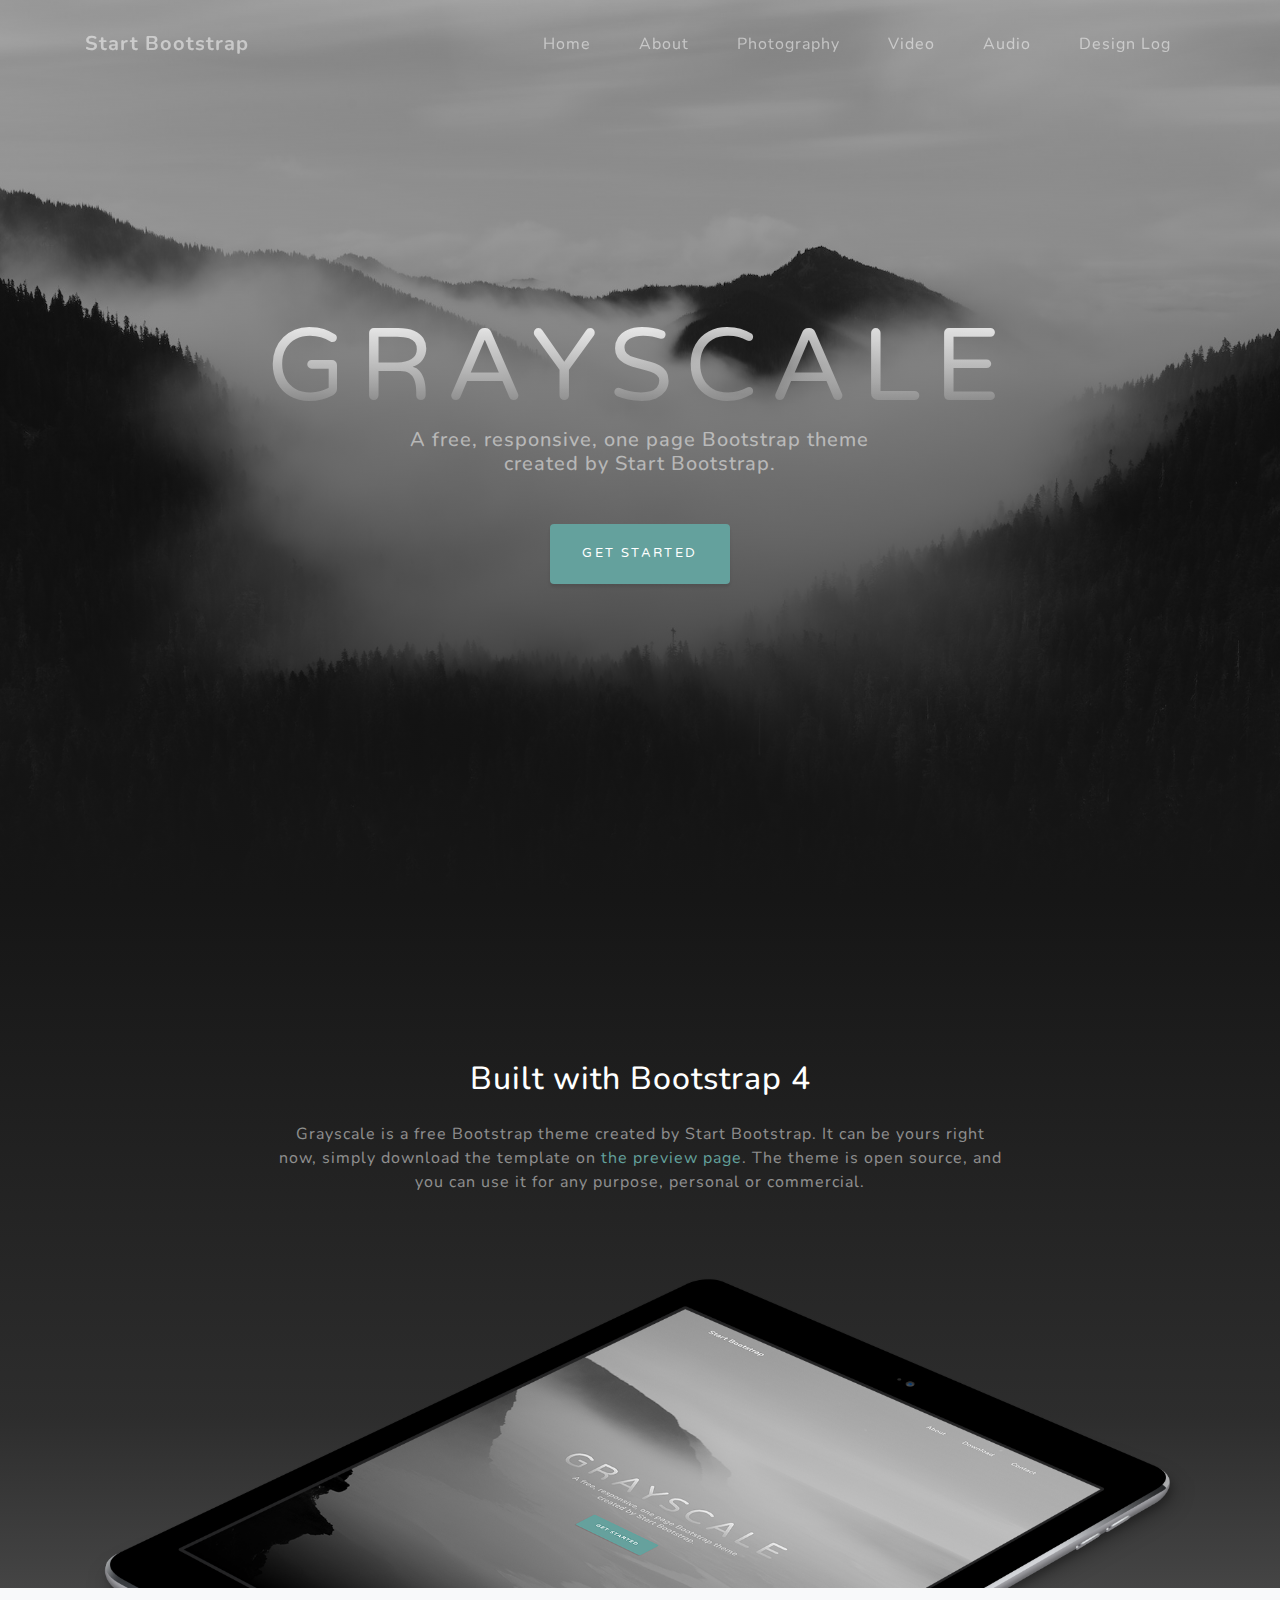
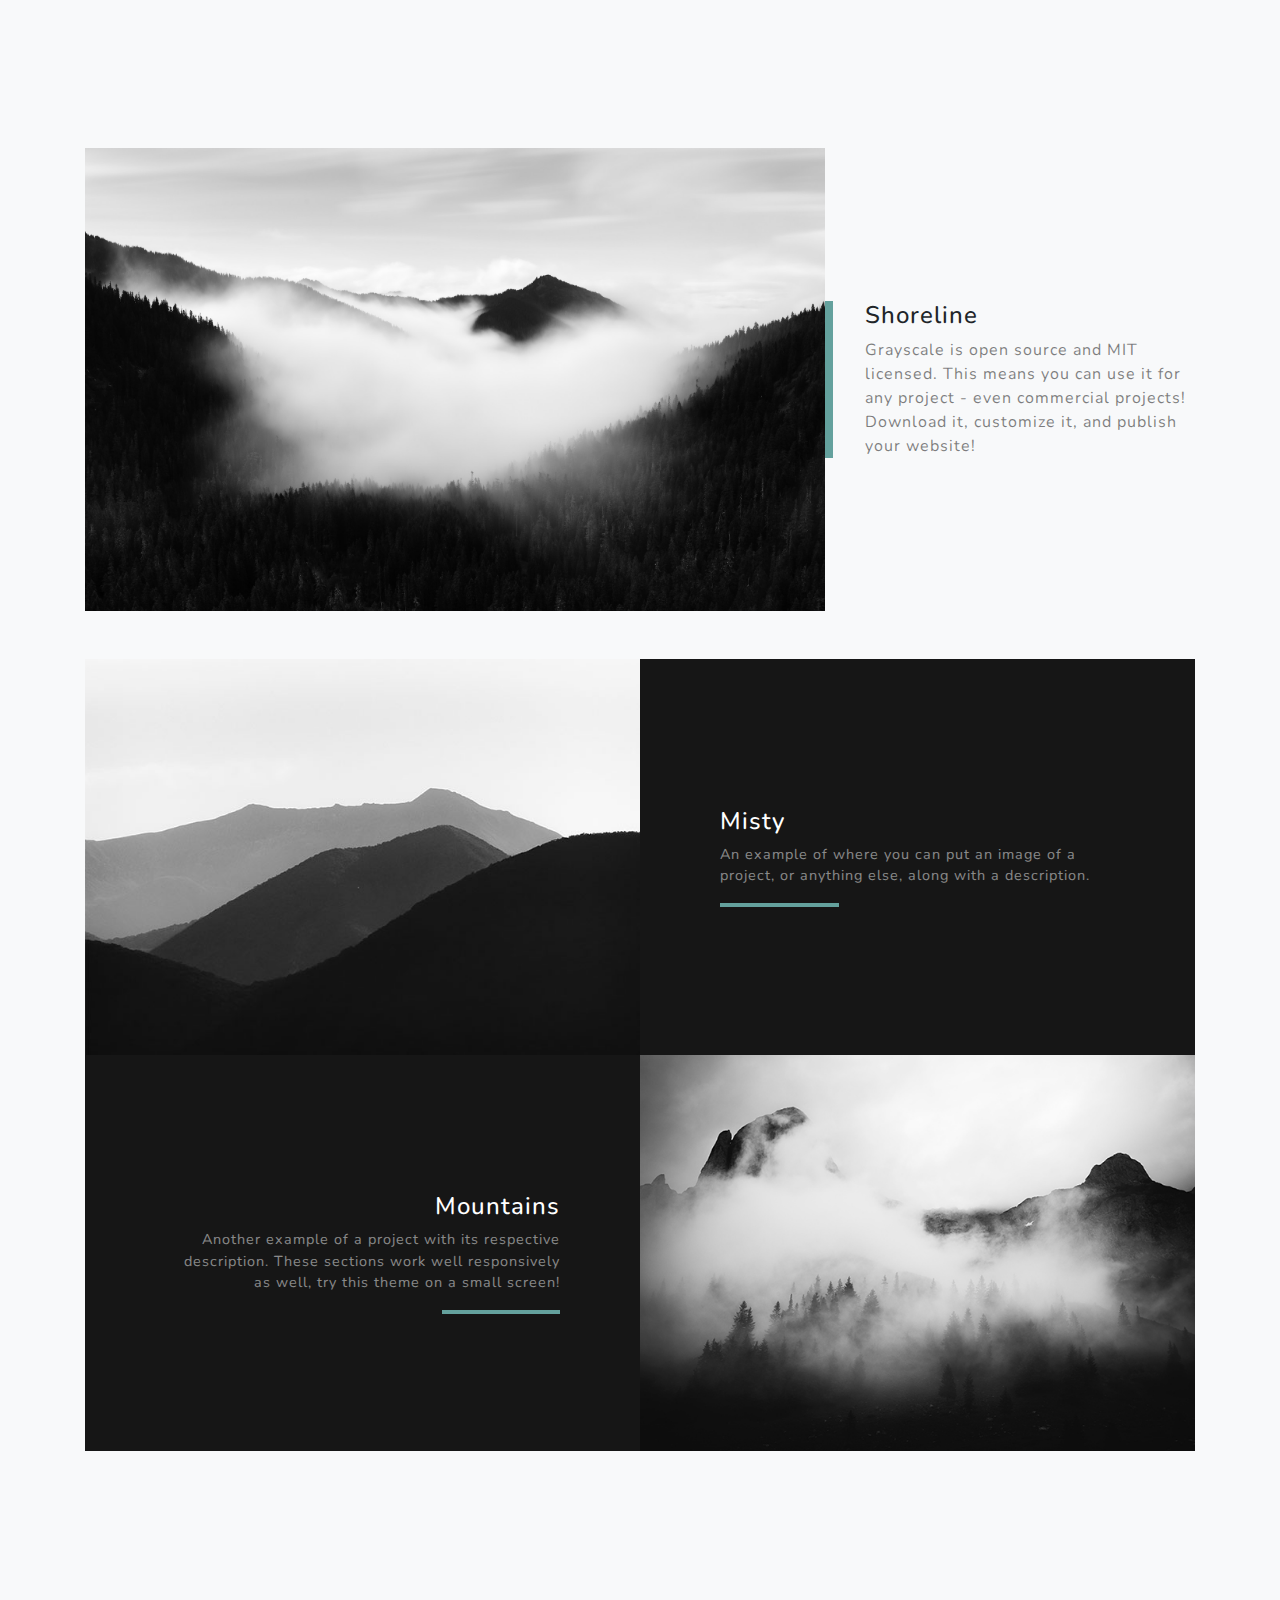
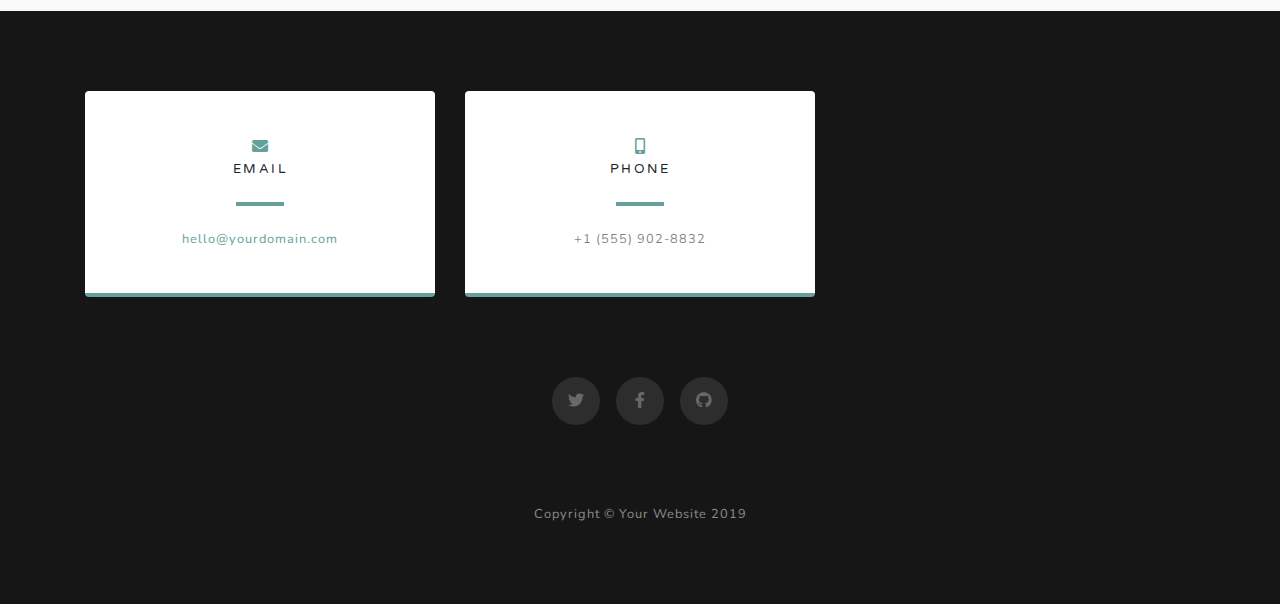
==== index.html @ 87038097 "Update index.html" ====
<!DOCTYPE html>
<html lang="en">

<head>

  <meta charset="utf-8">
  <meta name="viewport" content="width=device-width, initial-scale=1, shrink-to-fit=no">
  <meta name="description" content="">
  <meta name="author" content="">

  <title>Ana Barros</title>

  <!-- Bootstrap core CSS -->
  <link href="vendor/bootstrap/css/bootstrap.min.css" rel="stylesheet">

  <!-- Custom fonts for this template -->
  <link href="vendor/fontawesome-free/css/all.min.css" rel="stylesheet">
  <link href="https://fonts.googleapis.com/css?family=Varela+Round" rel="stylesheet">
  <link href="https://fonts.googleapis.com/css?family=Nunito:200,200i,300,300i,400,400i,600,600i,700,700i,800,800i,900,900i" rel="stylesheet">

  <!-- Custom styles for this template -->
  <link href="css/grayscale.css" rel="stylesheet">

</head>

<body id="page-top">

  <!-- Navigation -->
  <nav class="navbar navbar-expand-lg navbar-light fixed-top" id="mainNav">
    <div class="container">
      <a class="navbar-brand js-scroll-trigger" href="#page-top">Start Bootstrap</a>
      <button class="navbar-toggler navbar-toggler-right" type="button" data-toggle="collapse" data-target="#navbarResponsive" aria-controls="navbarResponsive" aria-expanded="false" aria-label="Toggle navigation">
        Menu
        <i class="fas fa-bars"></i>
      </button>
      <div class="collapse navbar-collapse" id="navbarResponsive">
        <ul class="navbar-nav ml-auto">
          <li class="nav-item">
            <a class="nav-link" href="index.html">Home</a>
          </li>
          <li class="nav-item">
            <a class="nav-link" href="contact.html">About</a>
          </li>
          <li class="nav-item">
            <a class="nav-link" href="photography.html">Photography</a>
          </li>
          <li class="nav-item">
            <a class="nav-link" href="video.html">Video</a>
          </li>
          <li class="nav-item">
            <a class="nav-link" href="audio.html">Audio</a>
          </li>
          <li class="nav-item">
            <a class="nav-link" href="designlog.html">Design Log</a>
          </li>
        </ul>
      </div>
    </div>
  </nav>

  <!-- Header -->
  <header class="masthead">
    <div class="container d-flex h-100 align-items-center">
      <div class="mx-auto text-center">
        <h1 class="mx-auto my-0 text-uppercase">Grayscale</h1>
        <h2 class="text-white-50 mx-auto mt-2 mb-5">A free, responsive, one page Bootstrap theme created by Start Bootstrap.</h2>
        <a href="#about" class="btn btn-primary js-scroll-trigger">Get Started</a>
      </div>
    </div>
  </header>

  <!-- About Section -->
  <section id="about" class="about-section text-center">
    <div class="container">
      <div class="row">
        <div class="col-lg-8 mx-auto">
          <h2 class="text-white mb-4">Built with Bootstrap 4</h2>
          <p class="text-white-50">Grayscale is a free Bootstrap theme created by Start Bootstrap. It can be yours right now, simply download the template on
            <a href="http://startbootstrap.com/template-overviews/grayscale/">the preview page</a>. The theme is open source, and you can use it for any purpose, personal or commercial.</p>
        </div>
      </div>
      <img src="img/ipad.png" class="img-fluid" alt="">
    </div>
  </section>

  <!-- Projects Section -->
  <section id="projects" class="projects-section bg-light">
    <div class="container">

      <!-- Featured Project Row -->
      <div class="row align-items-center no-gutters mb-4 mb-lg-5">
        <div class="col-xl-8 col-lg-7">
          <img class="img-fluid mb-3 mb-lg-0" src="img/bg-masthead.jpg" alt="">
        </div>
        <div class="col-xl-4 col-lg-5">
          <div class="featured-text text-center text-lg-left">
            <h4>Shoreline</h4>
            <p class="text-black-50 mb-0">Grayscale is open source and MIT licensed. This means you can use it for any project - even commercial projects! Download it, customize it, and publish your website!</p>
          </div>
        </div>
      </div>

      <!-- Project One Row -->
      <div class="row justify-content-center no-gutters mb-5 mb-lg-0">
        <div class="col-lg-6">
          <img class="img-fluid" src="img/demo-image-01.jpg" alt="">
        </div>
        <div class="col-lg-6">
          <div class="bg-black text-center h-100 project">
            <div class="d-flex h-100">
              <div class="project-text w-100 my-auto text-center text-lg-left">
                <h4 class="text-white">Misty</h4>
                <p class="mb-0 text-white-50">An example of where you can put an image of a project, or anything else, along with a description.</p>
                <hr class="d-none d-lg-block mb-0 ml-0">
              </div>
            </div>
          </div>
        </div>
      </div>

      <!-- Project Two Row -->
      <div class="row justify-content-center no-gutters">
        <div class="col-lg-6">
          <img class="img-fluid" src="img/demo-image-02.jpg" alt="">
        </div>
        <div class="col-lg-6 order-lg-first">
          <div class="bg-black text-center h-100 project">
            <div class="d-flex h-100">
              <div class="project-text w-100 my-auto text-center text-lg-right">
                <h4 class="text-white">Mountains</h4>
                <p class="mb-0 text-white-50">Another example of a project with its respective description. These sections work well responsively as well, try this theme on a small screen!</p>
                <hr class="d-none d-lg-block mb-0 mr-0">
              </div>
            </div>
          </div>
        </div>
      </div>

    </div>
  </section>


  <!-- Contact Section -->
  <section class="contact-section bg-black">
    <div class="container">

      <div class="row">

        <div class="col-md-4 mb-3 mb-md-0">
          <div class="card py-4 h-100">
            <div class="card-body text-center">
              <i class="fas fa-envelope text-primary mb-2"></i>
              <h4 class="text-uppercase m-0">Email</h4>
              <hr class="my-4">
              <div class="small text-black-50">
                <a href="#">hello@yourdomain.com</a>
              </div>
            </div>
          </div>
        </div>

        <div class="col-md-4 mb-3 mb-md-0">
          <div class="card py-4 h-100">
            <div class="card-body text-center">
              <i class="fas fa-mobile-alt text-primary mb-2"></i>
              <h4 class="text-uppercase m-0">Phone</h4>
              <hr class="my-4">
              <div class="small text-black-50">+1 (555) 902-8832</div>
            </div>
          </div>
        </div>
      </div>

      <div class="social d-flex justify-content-center">
        <a href="#" class="mx-2">
          <i class="fab fa-twitter"></i>
        </a>
        <a href="#" class="mx-2">
          <i class="fab fa-facebook-f"></i>
        </a>
        <a href="#" class="mx-2">
          <i class="fab fa-github"></i>
        </a>
      </div>

    </div>
  </section>

  <!-- Footer -->
  <footer class="bg-black small text-center text-white-50">
    <div class="container">
      Copyright &copy; Your Website 2019
    </div>
  </footer>

  <!-- Bootstrap core JavaScript -->
  <script src="vendor/jquery/jquery.min.js"></script>
  <script src="vendor/bootstrap/js/bootstrap.bundle.min.js"></script>

  <!-- Plugin JavaScript -->
  <script src="vendor/jquery-easing/jquery.easing.min.js"></script>

  <!-- Custom scripts for this template -->
  <script src="js/grayscale.min.js"></script>

</body>

</html>
---- css/grayscale.css ----
/*!
 * Start Bootstrap - Grayscale v5.0.9 (https://startbootstrap.com/template-overviews/grayscale)
 * Copyright 2013-2019 Start Bootstrap
 * Licensed under MIT (https://github.com/BlackrockDigital/startbootstrap-grayscale/blob/master/LICENSE)
 */

#mainNav {
  min-height: 56px;
  background-color: #fff;
}

#mainNav .navbar-toggler {
  font-size: 80%;
  padding: 0.75rem;
  color: #64a19d;
  border: 1px solid #64a19d;
}

#mainNav .navbar-toggler:focus {
  outline: none;
}

#mainNav .navbar-brand {
  color: #161616;
  font-weight: 700;
  padding: .9rem 0;
}

#mainNav .navbar-nav .nav-item:hover {
  color: fade(white, 80%);
  outline: none;
  background-color: transparent;
}

#mainNav .navbar-nav .nav-item:active, #mainNav .navbar-nav .nav-item:focus {
  outline: none;
  background-color: transparent;
}

@media (min-width: 992px) {
  #mainNav {
    padding-top: 0;
    padding-bottom: 0;
    border-bottom: none;
    background-color: transparent;
    transition: background-color 0.3s ease-in-out;
  }
  #mainNav .navbar-brand {
    padding: .5rem 0;
    color: rgba(255, 255, 255, 0.5);
  }
  #mainNav .nav-link {
    transition: none;
    padding: 2rem 1.5rem;
    color: rgba(255, 255, 255, 0.5);
  }
  #mainNav .nav-link:hover {
    color: rgba(255, 255, 255, 0.75);
  }
  #mainNav .nav-link:active {
    color: white;
  }
  #mainNav.navbar-shrink {
    background-color: #fff;
  }
  #mainNav.navbar-shrink .navbar-brand {
    color: #161616;
  }
  #mainNav.navbar-shrink .nav-link {
    color: #161616;
    padding: 1.5rem 1.5rem 1.25rem;
    border-bottom: 0.25rem solid transparent;
  }
  #mainNav.navbar-shrink .nav-link:hover {
    color: #64a19d;
  }
  #mainNav.navbar-shrink .nav-link:active {
    color: #467370;
  }
  #mainNav.navbar-shrink .nav-link.active {
    color: #64a19d;
    outline: none;
    border-bottom: 0.25rem solid #64a19d;
  }
}

.masthead {
  position: relative;
  width: 100%;
  height: auto;
  min-height: 35rem;
  padding: 15rem 0;
  background: linear-gradient(to bottom, rgba(22, 22, 22, 0.3) 0%, rgba(22, 22, 22, 0.7) 75%, #161616 100%), url("../img/bg-masthead.jpg");
  background-position: center;
  background-repeat: no-repeat;
  background-attachment: scroll;
  background-size: cover;
}

.masthead h1 {
  font-family: 'Varela Round';
  font-size: 2.5rem;
  line-height: 2.5rem;
  letter-spacing: 0.8rem;
  background: -webkit-linear-gradient(rgba(255, 255, 255, 0.9), rgba(255, 255, 255, 0));
  -webkit-text-fill-color: transparent;
  -webkit-background-clip: text;
}

.masthead h2 {
  max-width: 20rem;
  font-size: 1rem;
}

@media (min-width: 768px) {
  .masthead h1 {
    font-size: 4rem;
    line-height: 4rem;
  }
}

@media (min-width: 992px) {
  .masthead {
    height: 100vh;
    padding: 0;
  }
  .masthead h1 {
    font-size: 6.5rem;
    line-height: 6.5rem;
    letter-spacing: 0.8rem;
  }
  .masthead h2 {
    max-width: 30rem;
    font-size: 1.25rem;
  }
}

.btn {
  box-shadow: 0 0.1875rem 0.1875rem 0 rgba(0, 0, 0, 0.1) !important;
  padding: 1.25rem 2rem;
  font-family: 'Varela Round';
  font-size: 80%;
  text-transform: uppercase;
  letter-spacing: .15rem;
  border: 0;
}

.btn-primary {
  background-color: #64a19d;
}

.btn-primary:hover {
  background-color: #4f837f;
}

.btn-primary:focus {
  background-color: #4f837f;
  color: white;
}

.btn-primary:active {
  background-color: #467370 !important;
}

.about-section {
  padding-top: 10rem;
  background: linear-gradient(to bottom, #161616 0%, rgba(22, 22, 22, 0.9) 75%, rgba(22, 22, 22, 0.8) 100%);
}

.about-section p {
  margin-bottom: 5rem;
}

.projects-section {
  padding: 10rem 0;
}

.projects-section .featured-text {
  padding: 2rem;
}

@media (min-width: 992px) {
  .projects-section .featured-text {
    padding: 0 0 0 2rem;
    border-left: 0.5rem solid #64a19d;
  }
}

.projects-section .project-text {
  padding: 3rem;
  font-size: 90%;
}

@media (min-width: 992px) {
  .projects-section .project-text {
    padding: 5rem;
  }
  .projects-section .project-text hr {
    border-color: #64a19d;
    border-width: .25rem;
    width: 30%;
  }
}

.signup-section {
  padding: 10rem 0;
  background: linear-gradient(to bottom, rgba(22, 22, 22, 0.1) 0%, rgba(22, 22, 22, 0.5) 75%, #161616 100%), url("../img/bg-signup.jpg");
  background-position: center;
  background-repeat: no-repeat;
  background-attachment: scroll;
  background-size: cover;
}

.signup-section .form-inline input {
  box-shadow: 0 0.1875rem 0.1875rem 0 rgba(0, 0, 0, 0.1) !important;
  padding: 1.25rem 2rem;
  height: auto;
  font-family: 'Varela Round';
  font-size: 80%;
  text-transform: uppercase;
  letter-spacing: 0.15rem;
  border: 0;
}

.contact-section {
  padding: 5rem 0 0;
}

.contact-section .card {
  border: 0;
  border-bottom: 0.25rem solid #64a19d;
}

.contact-section .card h4 {
  font-size: 0.8rem;
  font-family: 'Varela Round';
  text-transform: uppercase;
  letter-spacing: 0.15rem;
}

.contact-section .card hr {
  border-color: #64a19d;
  border-width: 0.25rem;
  width: 3rem;
}

.contact-section .social {
  margin-top: 5rem;
}

.contact-section .social a {
  text-align: center;
  height: 3rem;
  width: 3rem;
  background: rgba(255, 255, 255, 0.1);
  border-radius: 100%;
  line-height: 3rem;
  color: rgba(255, 255, 255, 0.3);
}

.contact-section .social a:hover {
  color: rgba(255, 255, 255, 0.5);
}

.contact-section .social a:active {
  color: #fff;
}

body {
  font-family: 'Nunito';
  letter-spacing: 0.0625em;
}

a {
  color: #64a19d;
}

a:focus, a:hover {
  text-decoration: none;
  color: #3c6360;
}

.bg-black {
  background-color: #161616 !important;
}

.bg-primary {
  background-color: #64a19d !important;
}

.text-primary {
  color: #64a19d !important;
}

footer {
  padding: 5rem 0;
}
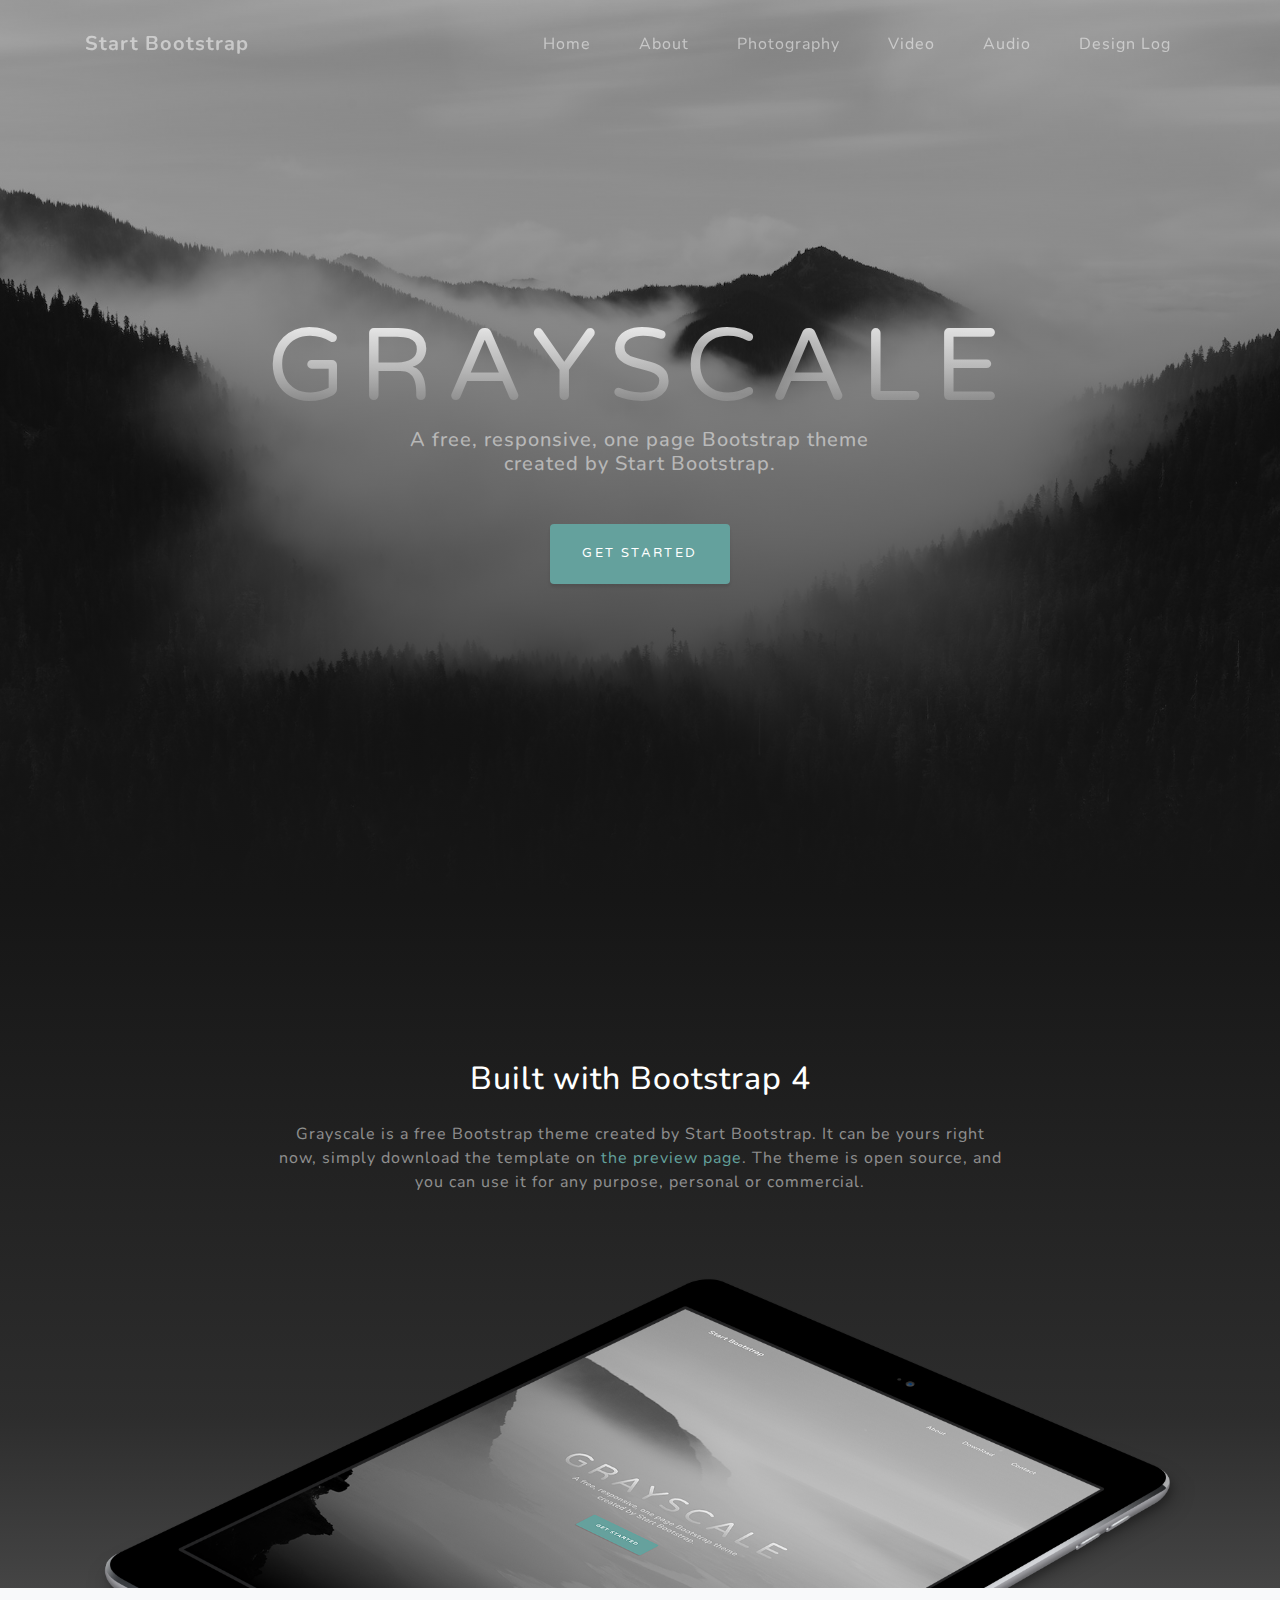
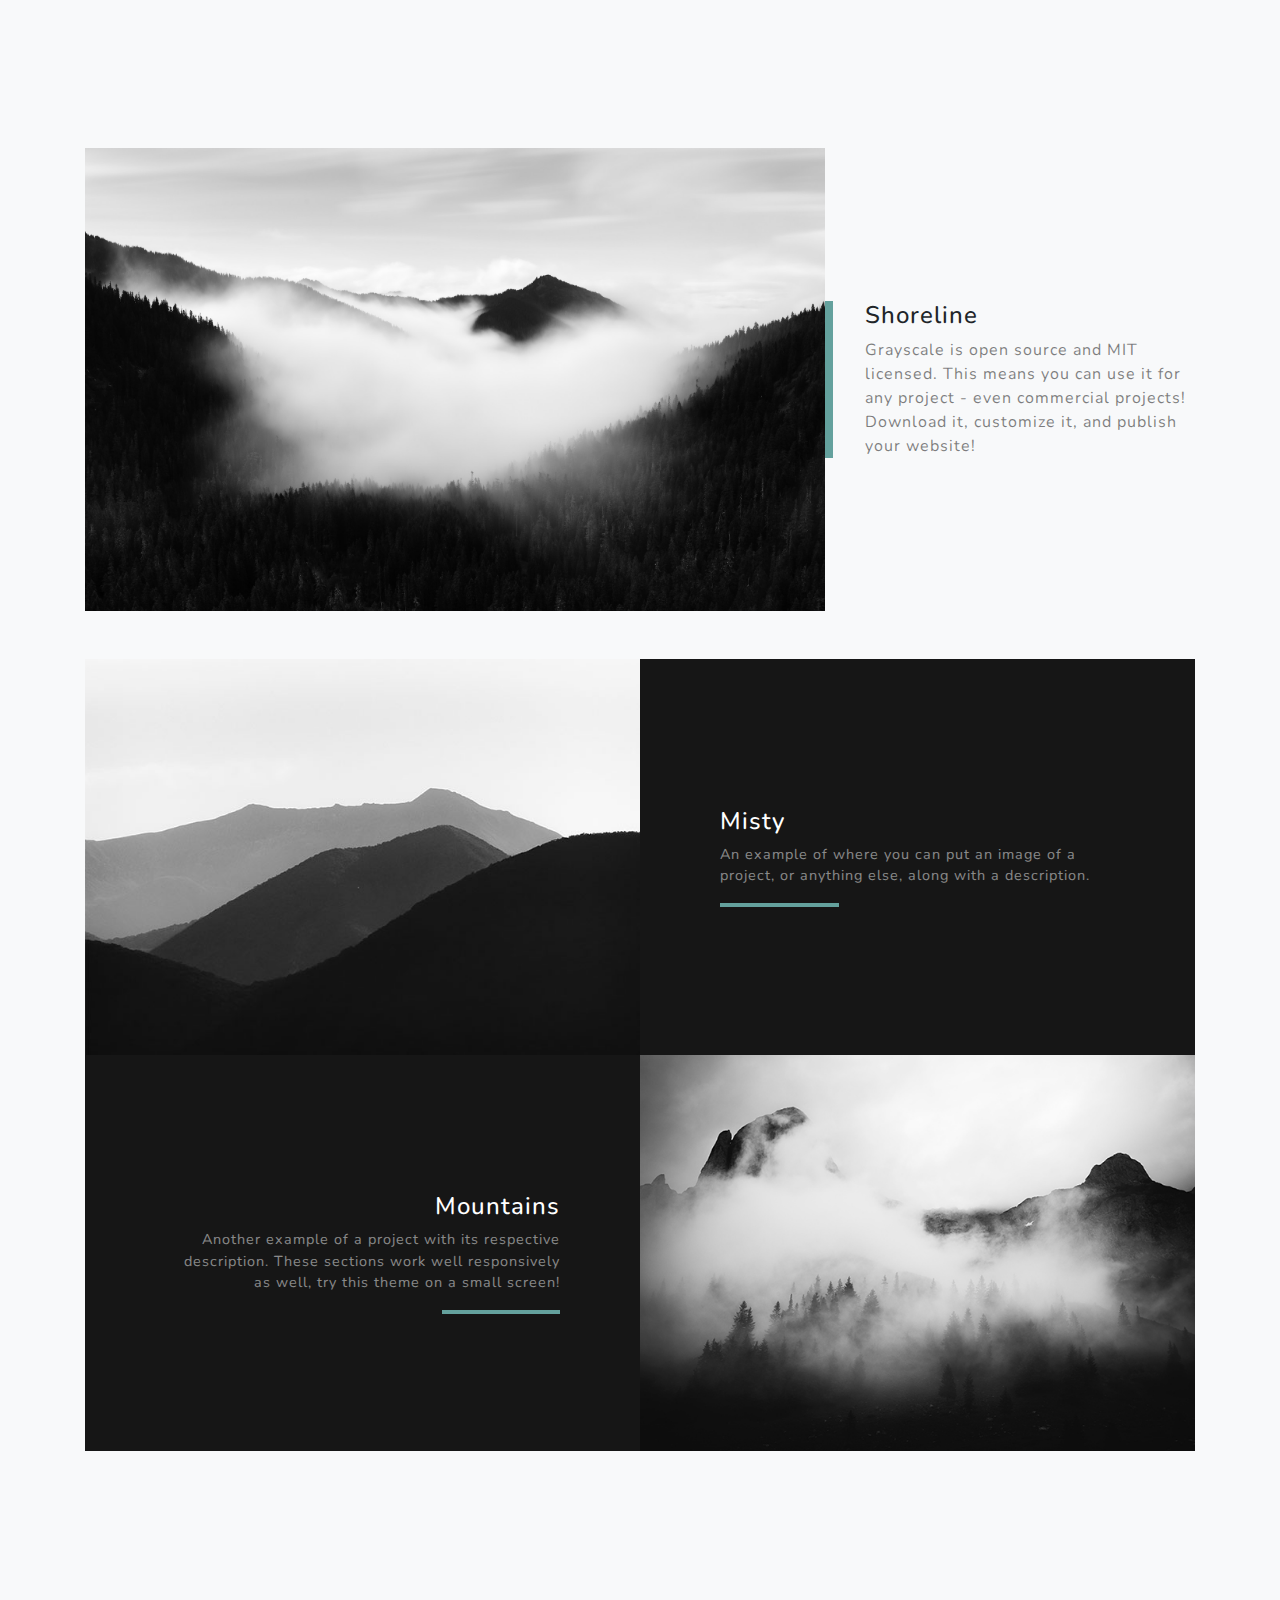
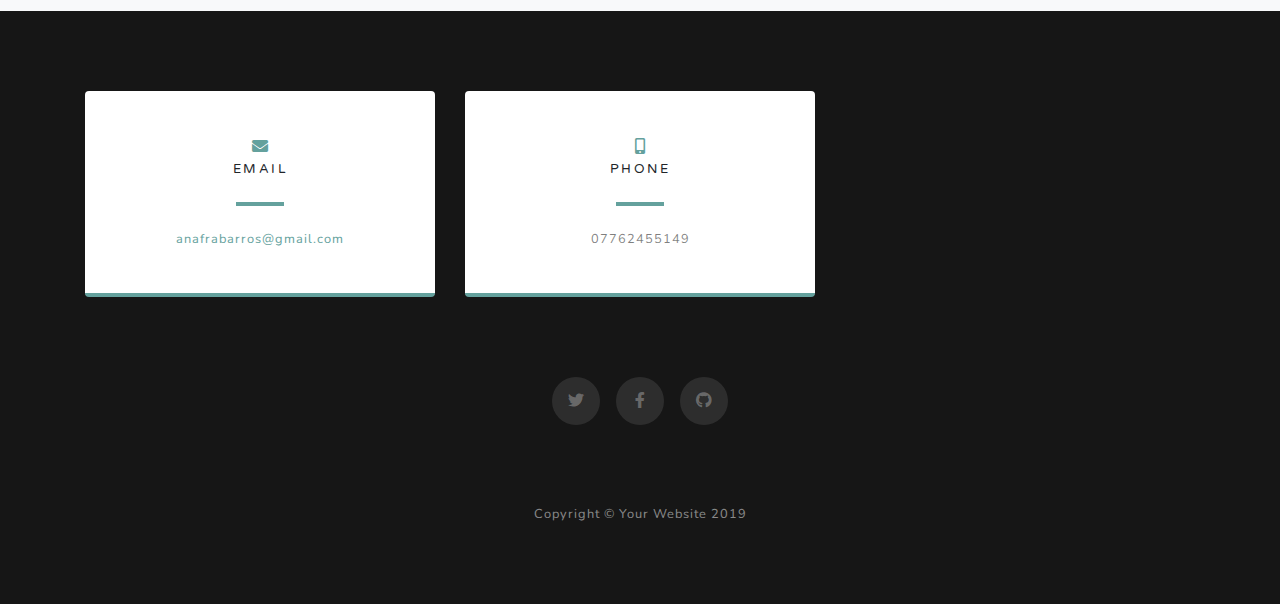
==== commit 9d592449: "Update index.html" ====
--- a/index.html
+++ b/index.html
@@ -153,7 +153,7 @@
               <h4 class="text-uppercase m-0">Email</h4>
               <hr class="my-4">
               <div class="small text-black-50">
-                <a href="#">hello@yourdomain.com</a>
+                <a href="#">anafrabarros@gmail.com</a>
               </div>
             </div>
           </div>
@@ -165,7 +165,7 @@
               <i class="fas fa-mobile-alt text-primary mb-2"></i>
               <h4 class="text-uppercase m-0">Phone</h4>
               <hr class="my-4">
-              <div class="small text-black-50">+1 (555) 902-8832</div>
+              <div class="small text-black-50">07762455149</div>
             </div>
           </div>
         </div>
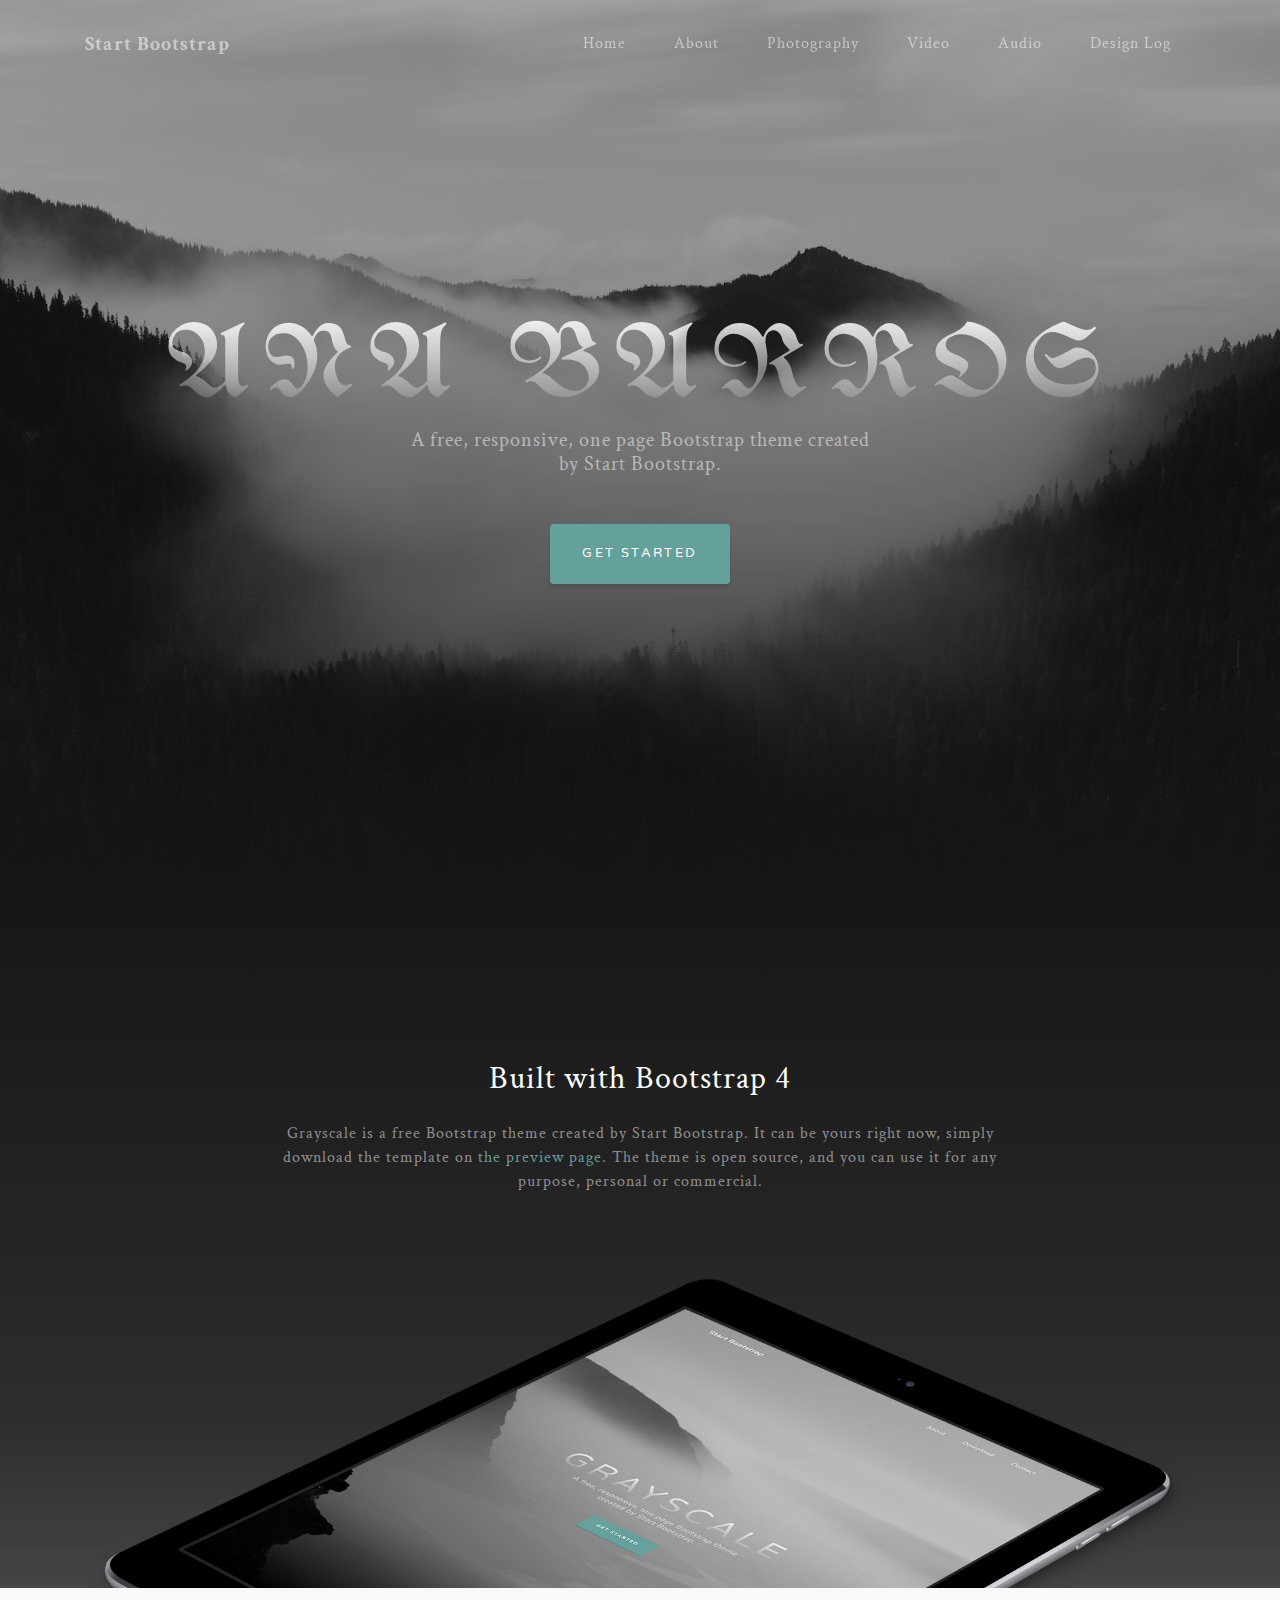
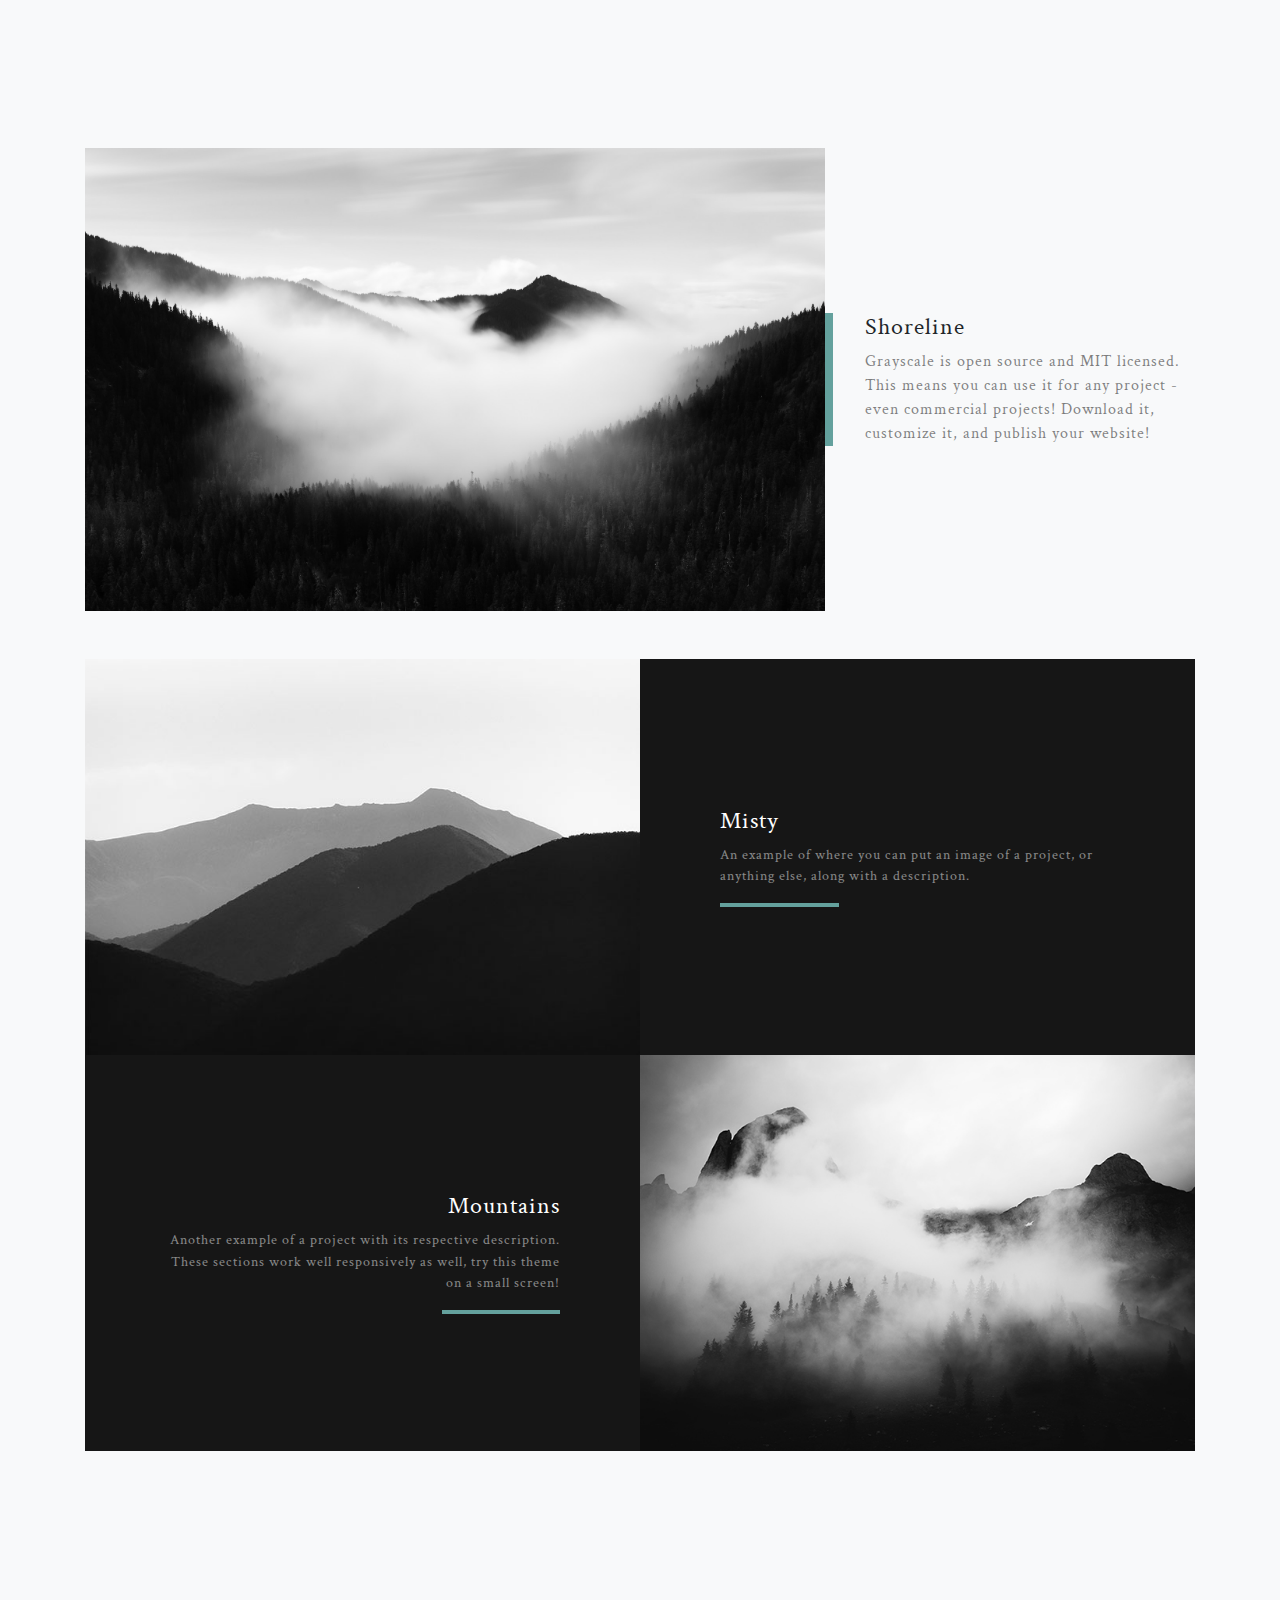
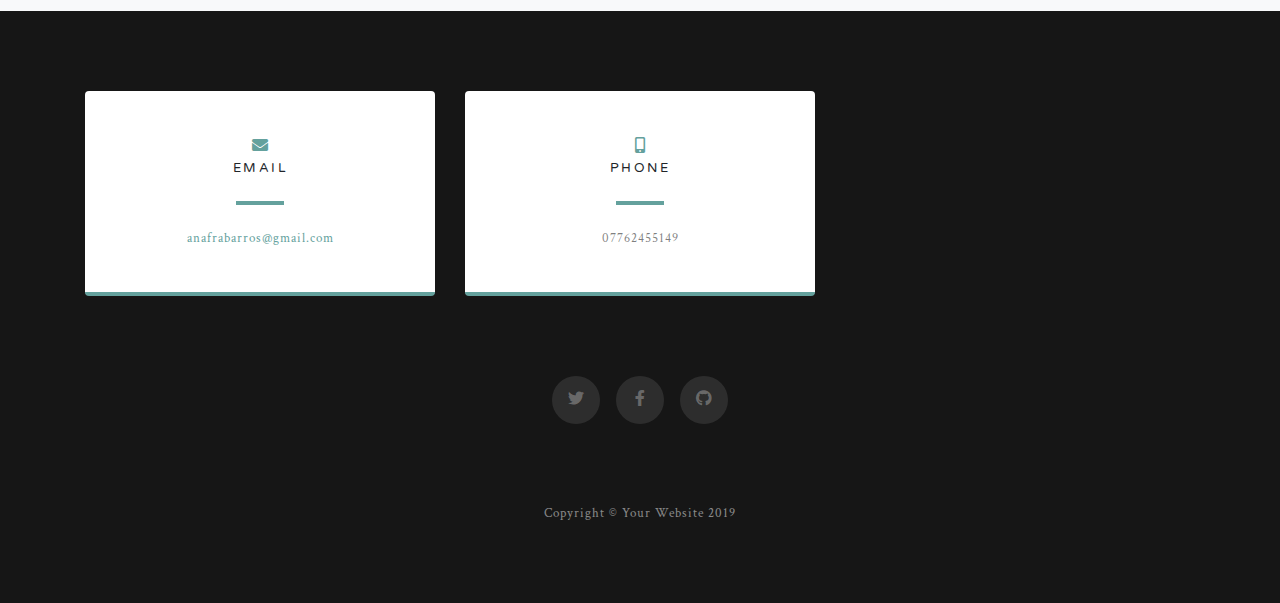
==== commit 77256b63: "fonts 2" ====
--- a/index.html
+++ b/index.html
@@ -17,6 +17,8 @@
   <link href="vendor/fontawesome-free/css/all.min.css" rel="stylesheet">
   <link href="https://fonts.googleapis.com/css?family=Varela+Round" rel="stylesheet">
   <link href="https://fonts.googleapis.com/css?family=Nunito:200,200i,300,300i,400,400i,600,600i,700,700i,800,800i,900,900i" rel="stylesheet">
+
+  <link href="https://fonts.googleapis.com/css?family=Crimson+Text|UnifrakturMaguntia&display=swap" rel="stylesheet">
 
   <!-- Custom styles for this template -->
   <link href="css/grayscale.css" rel="stylesheet">
@@ -62,7 +64,7 @@
   <header class="masthead">
     <div class="container d-flex h-100 align-items-center">
       <div class="mx-auto text-center">
-        <h1 class="mx-auto my-0 text-uppercase">Grayscale</h1>
+        <h1 class="mx-auto my-0 text-uppercase">Ana Barros</h1>
         <h2 class="text-white-50 mx-auto mt-2 mb-5">A free, responsive, one page Bootstrap theme created by Start Bootstrap.</h2>
         <a href="#about" class="btn btn-primary js-scroll-trigger">Get Started</a>
       </div>
--- a/css/grayscale.css
+++ b/css/grayscale.css
@@ -98,7 +98,7 @@
 }
 
 .masthead h1 {
-  font-family: 'Varela Round';
+  font-family: 'UnifrakturMaguntia', cursive;
   font-size: 2.5rem;
   line-height: 2.5rem;
   letter-spacing: 0.8rem;
@@ -267,7 +267,7 @@
 }
 
 body {
-  font-family: 'Nunito';
+  font-family: 'Crimson Text', serif;
   letter-spacing: 0.0625em;
 }
 
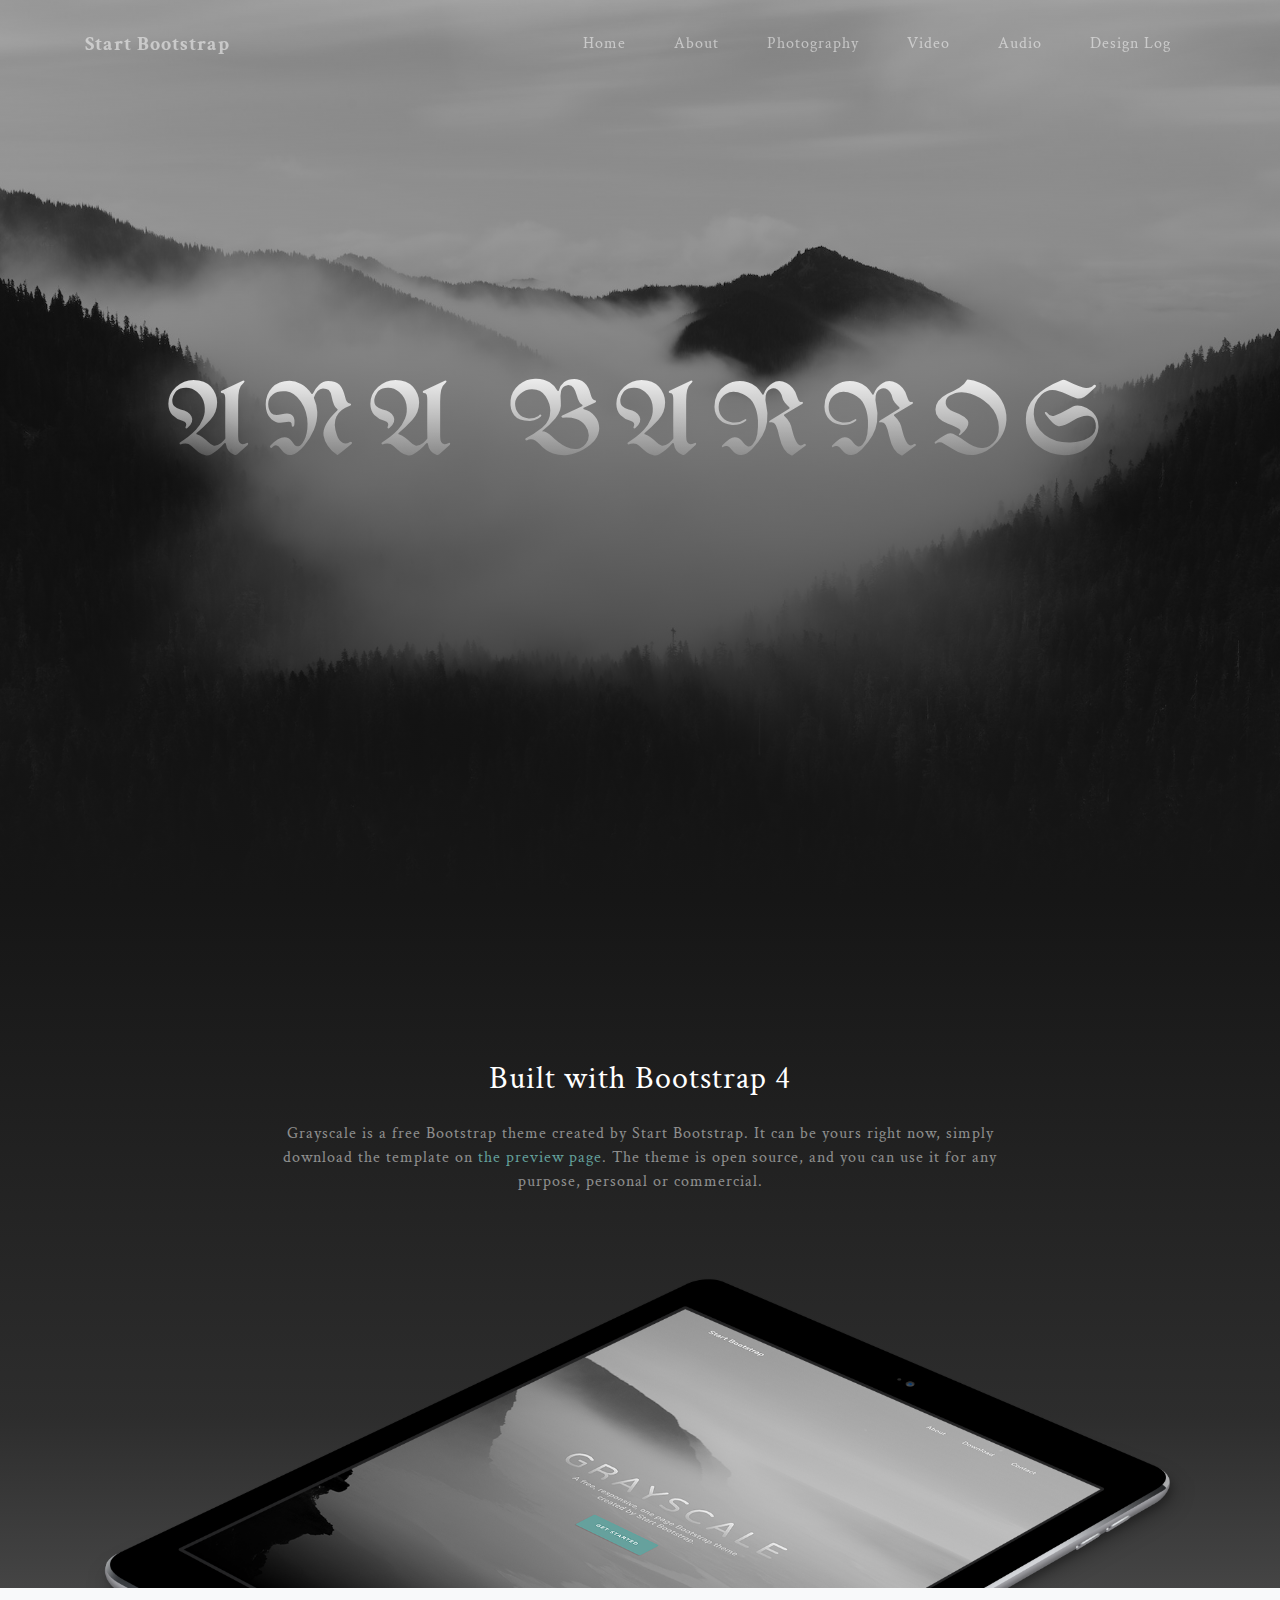
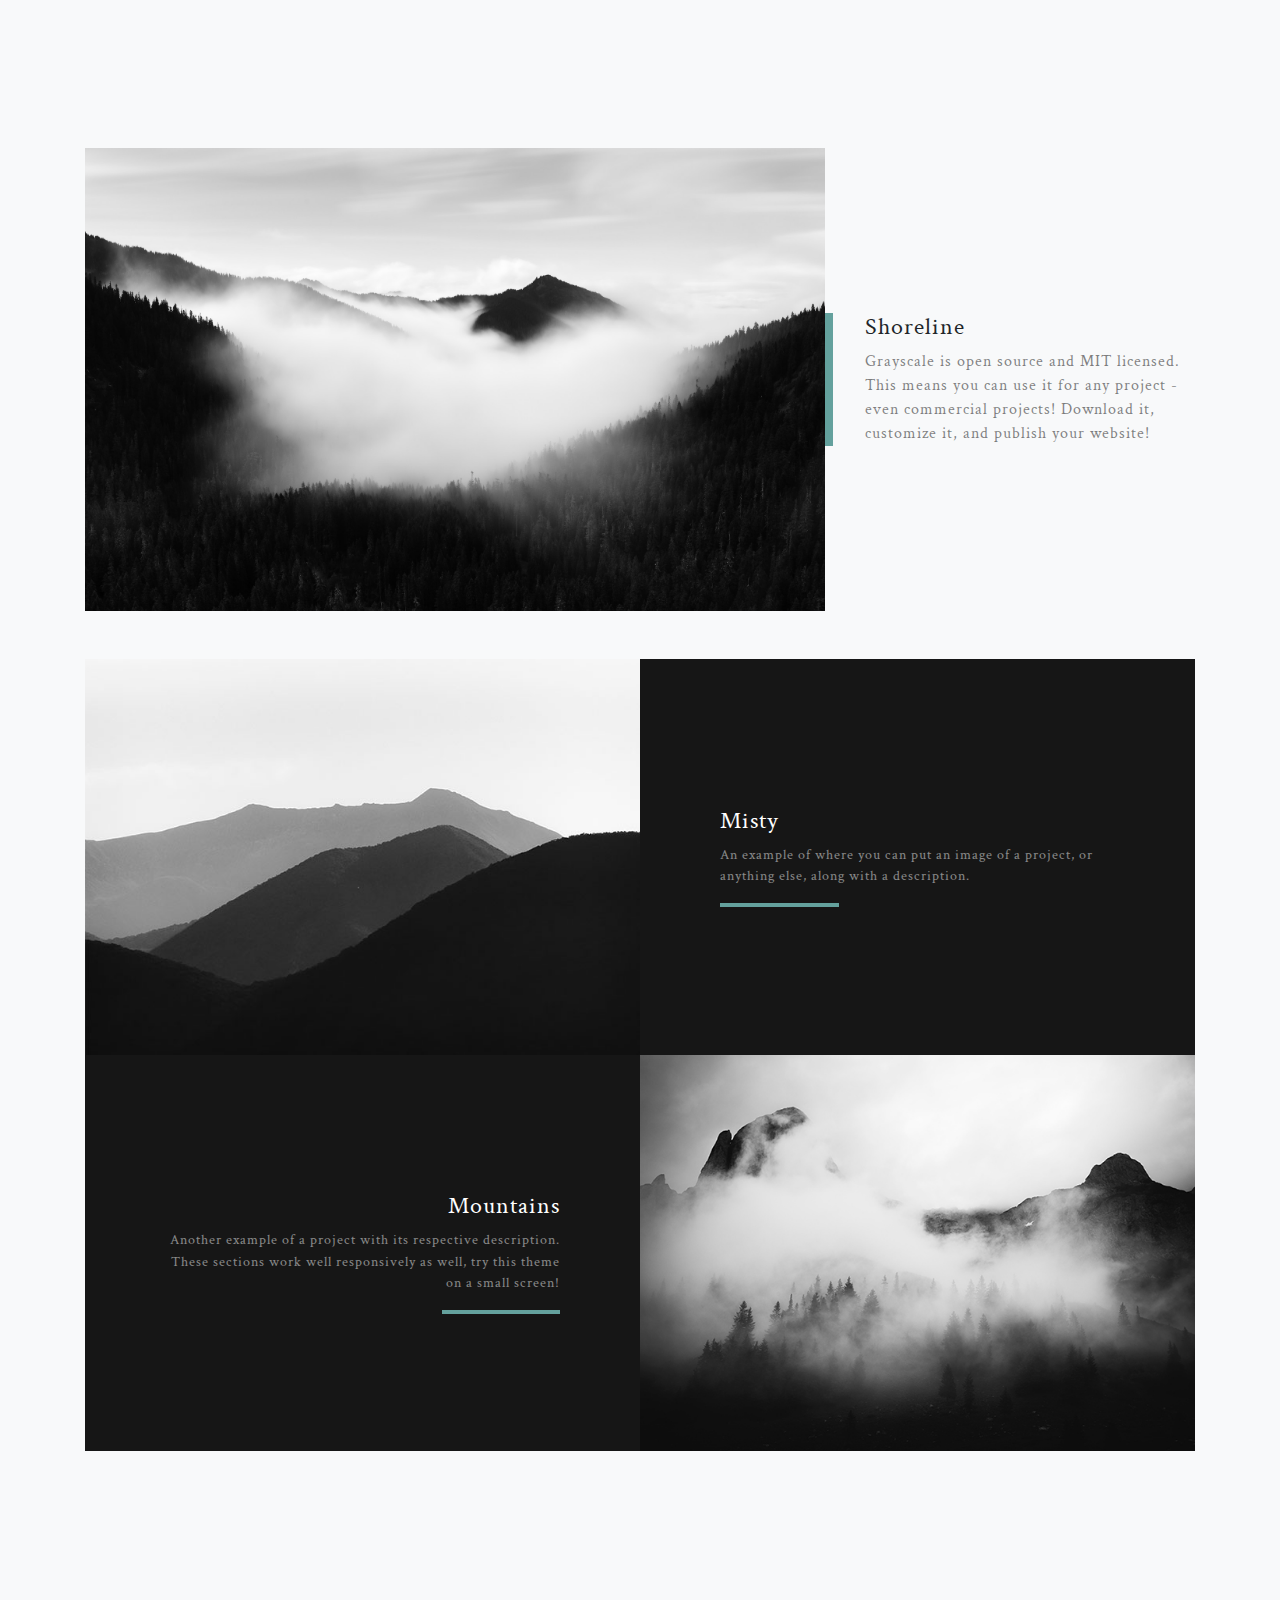
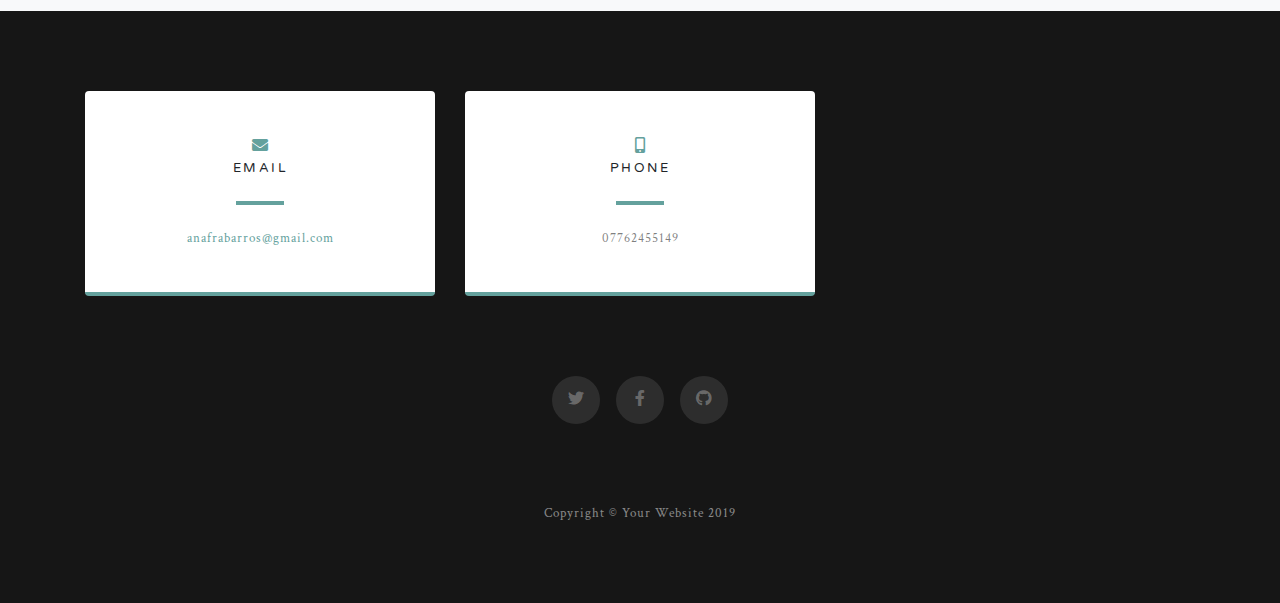
==== commit 3372b4f7: "Header" ====
--- a/index.html
+++ b/index.html
@@ -65,8 +65,7 @@
     <div class="container d-flex h-100 align-items-center">
       <div class="mx-auto text-center">
         <h1 class="mx-auto my-0 text-uppercase">Ana Barros</h1>
-        <h2 class="text-white-50 mx-auto mt-2 mb-5">A free, responsive, one page Bootstrap theme created by Start Bootstrap.</h2>
-        <a href="#about" class="btn btn-primary js-scroll-trigger">Get Started</a>
+        <h2 class="text-white-50 mx-auto mt-2 mb-5" Portfolio. </h2>
       </div>
     </div>
   </header>
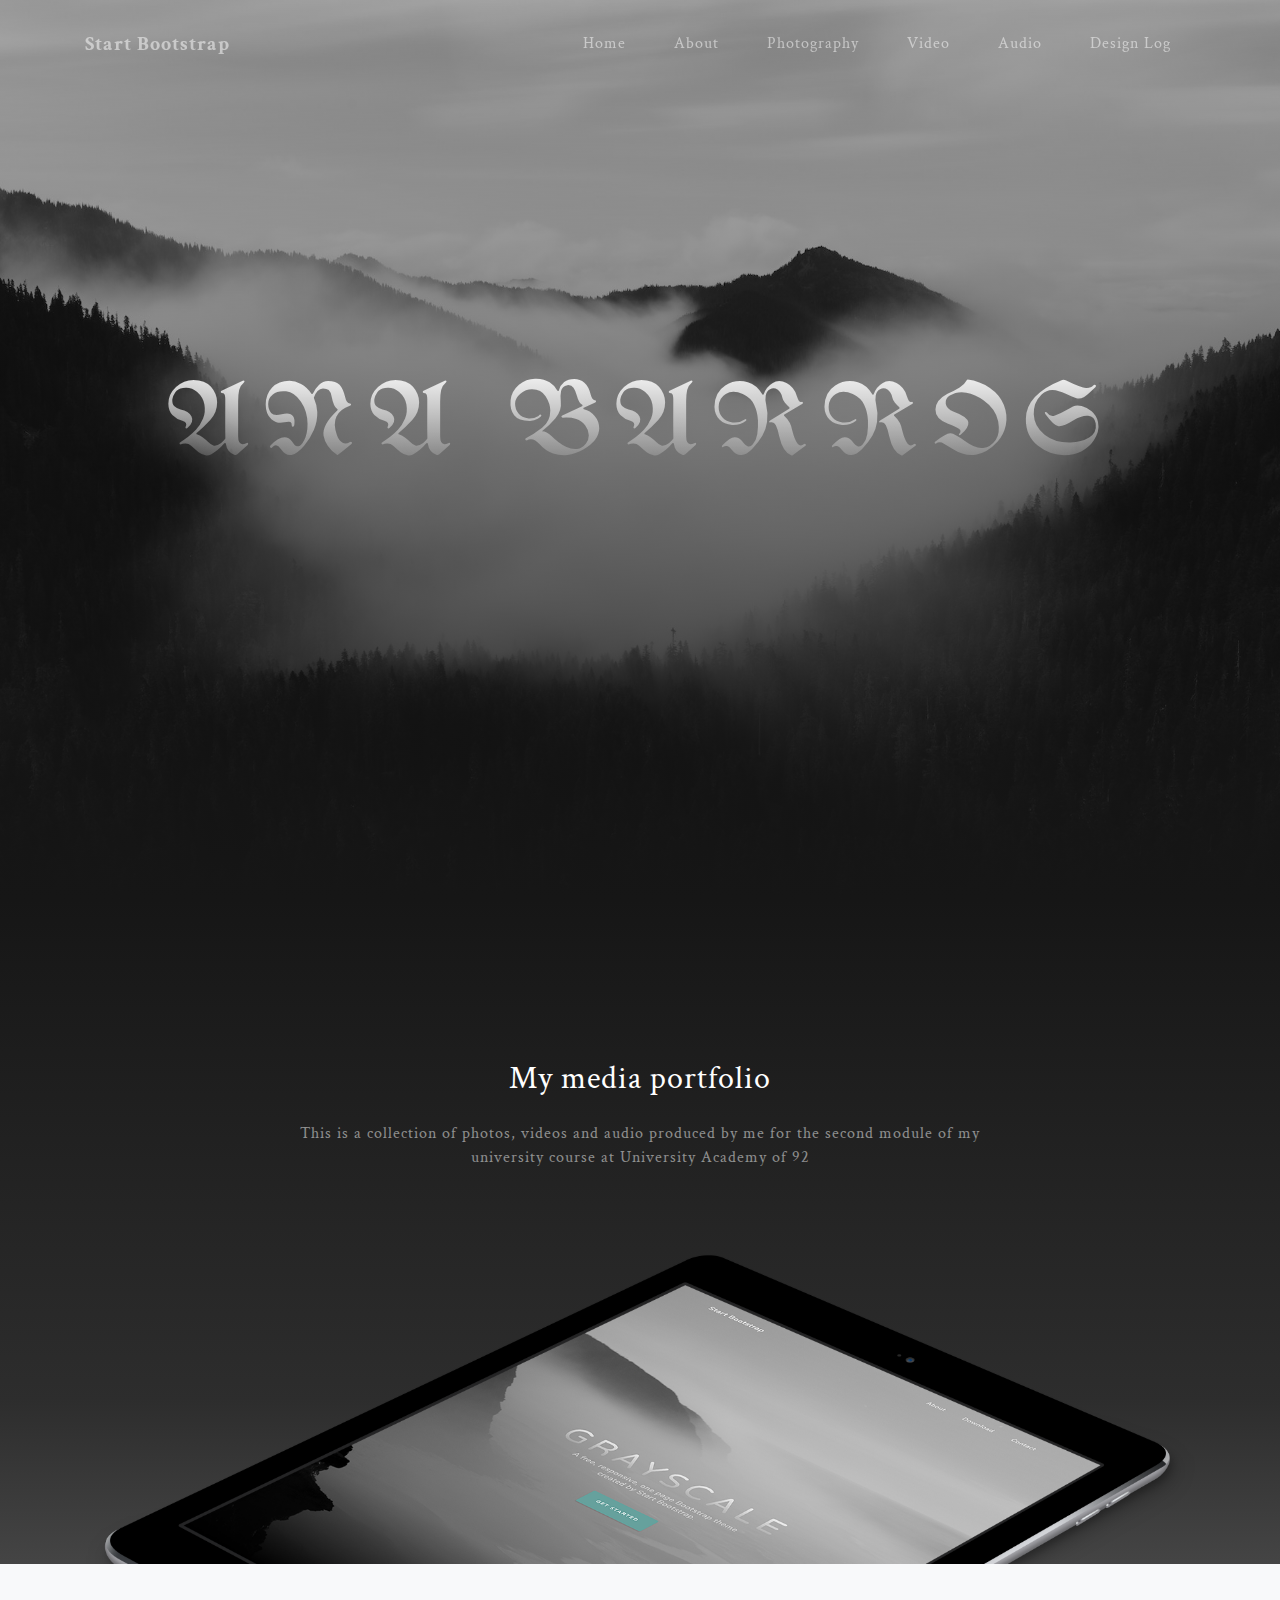
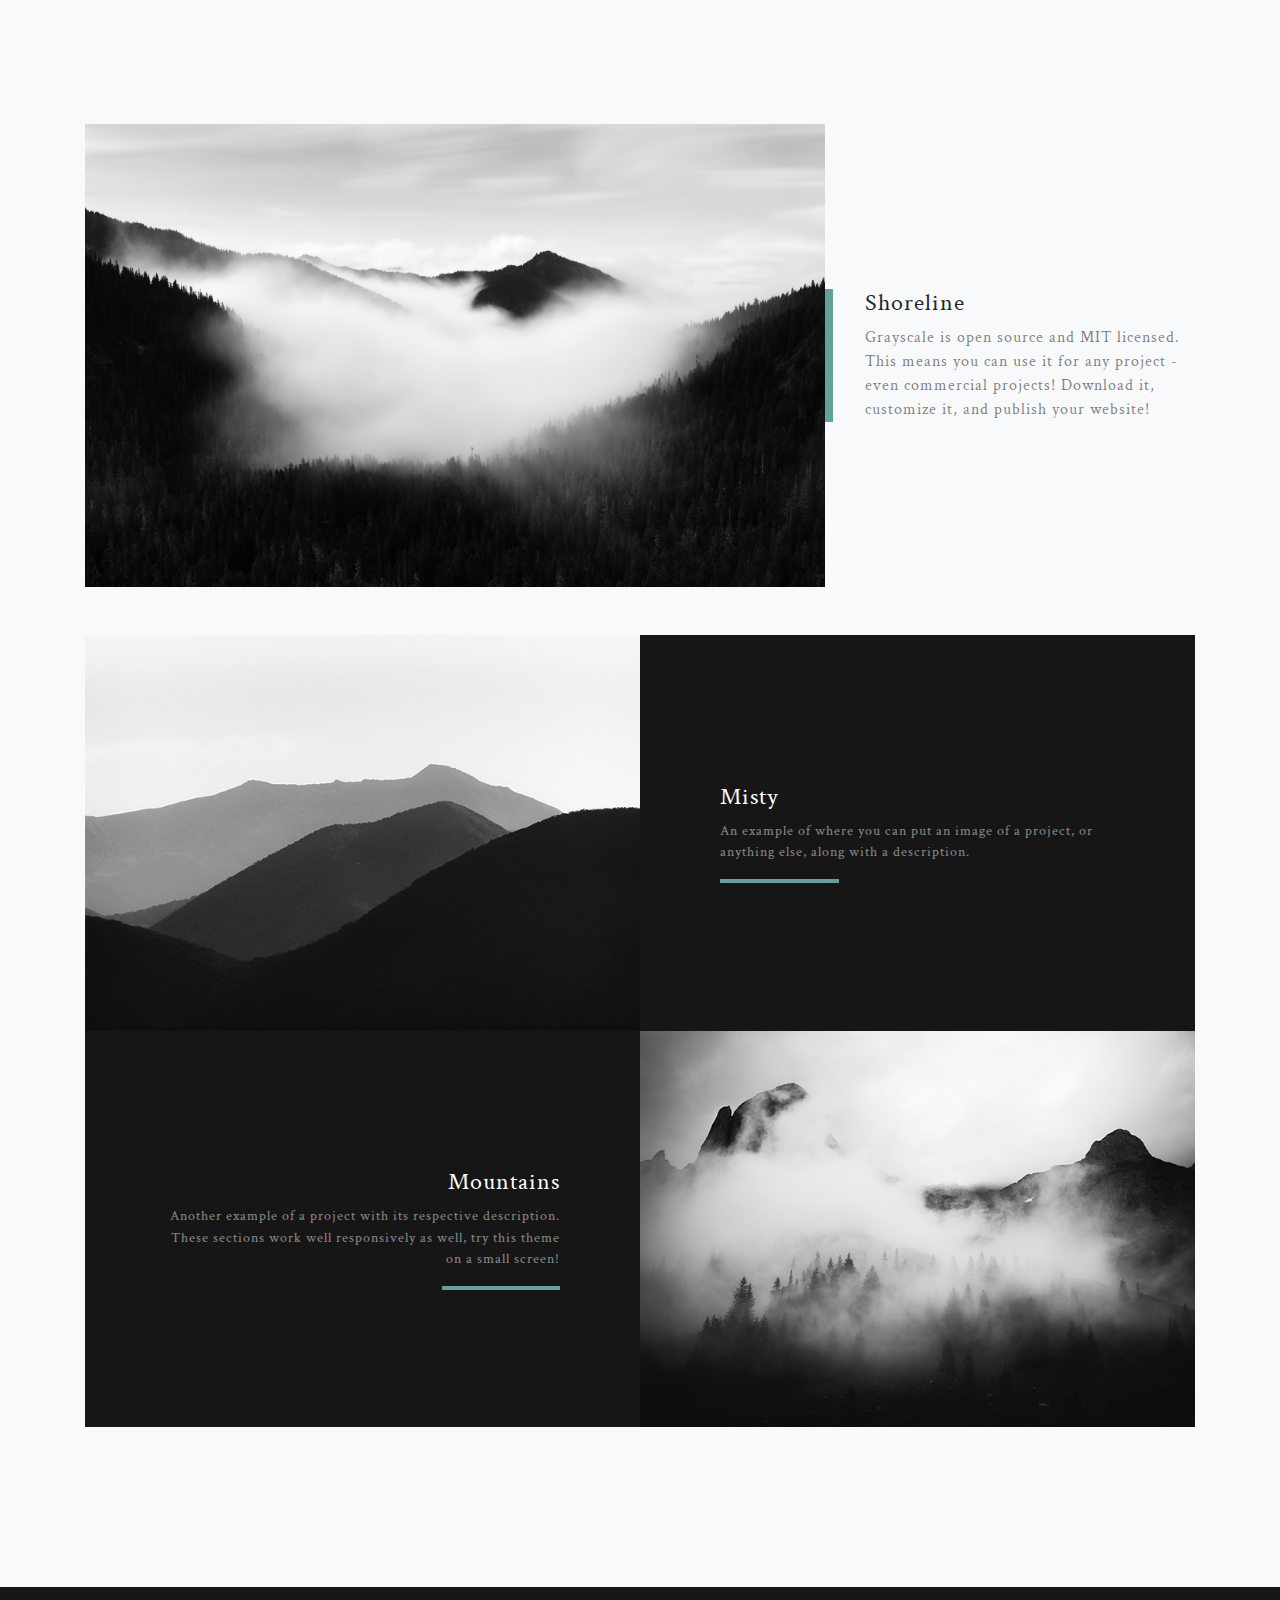
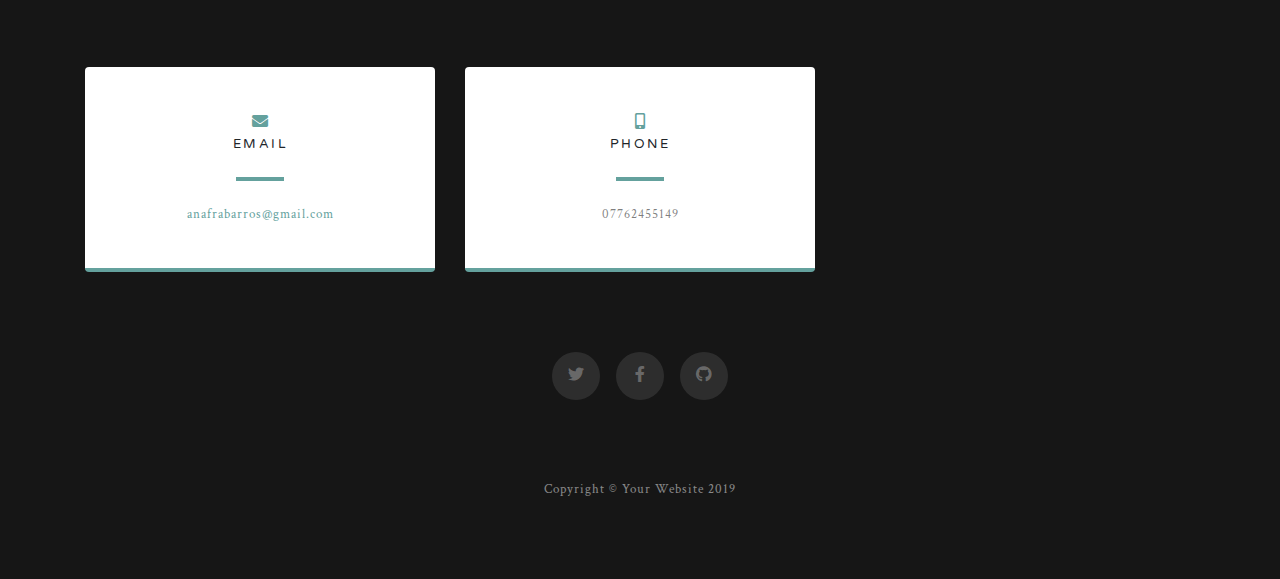
==== commit 9c9e1150: "Header 2" ====
--- a/index.html
+++ b/index.html
@@ -75,9 +75,8 @@
     <div class="container">
       <div class="row">
         <div class="col-lg-8 mx-auto">
-          <h2 class="text-white mb-4">Built with Bootstrap 4</h2>
-          <p class="text-white-50">Grayscale is a free Bootstrap theme created by Start Bootstrap. It can be yours right now, simply download the template on
-            <a href="http://startbootstrap.com/template-overviews/grayscale/">the preview page</a>. The theme is open source, and you can use it for any purpose, personal or commercial.</p>
+          <h2 class="text-white mb-4">My media portfolio</h2>
+          <p class="text-white-50">This is a collection of photos, videos and audio produced by me for the second module of my university course at University Academy of 92</p>
         </div>
       </div>
       <img src="img/ipad.png" class="img-fluid" alt="">
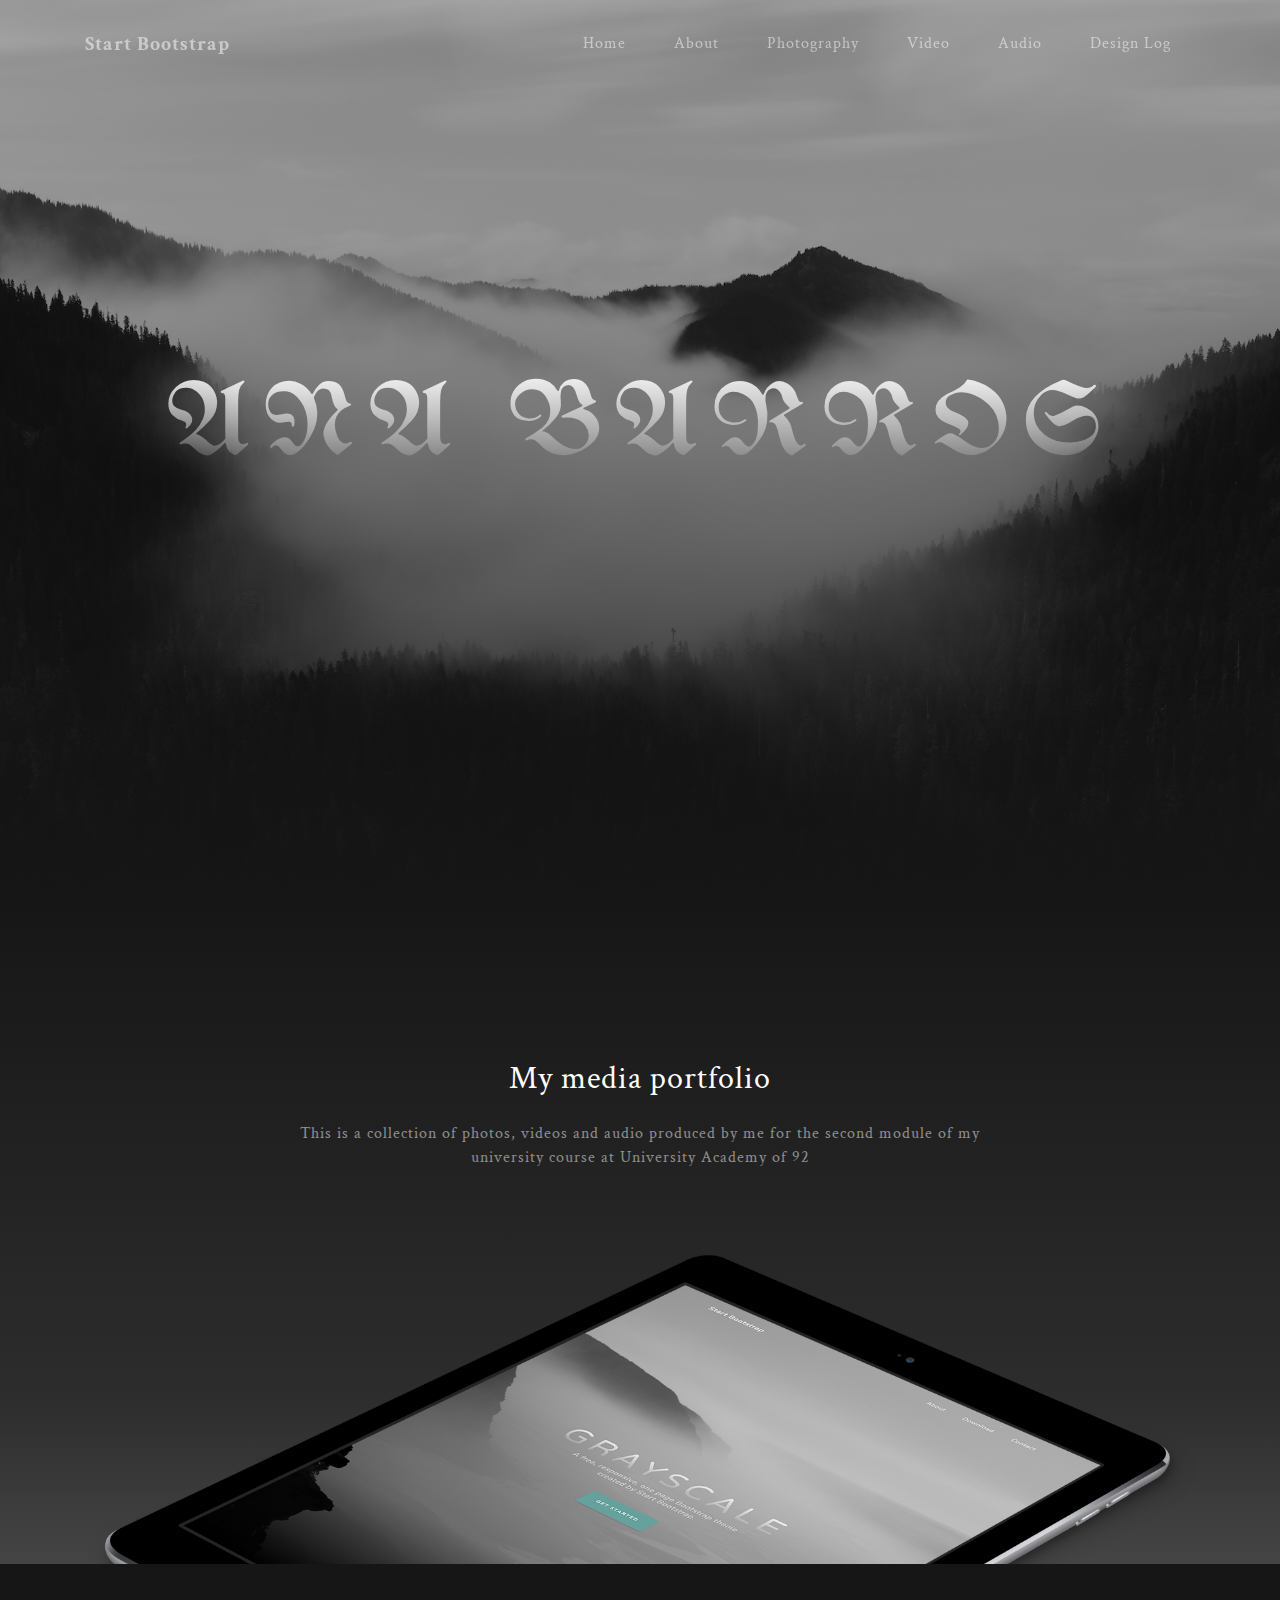
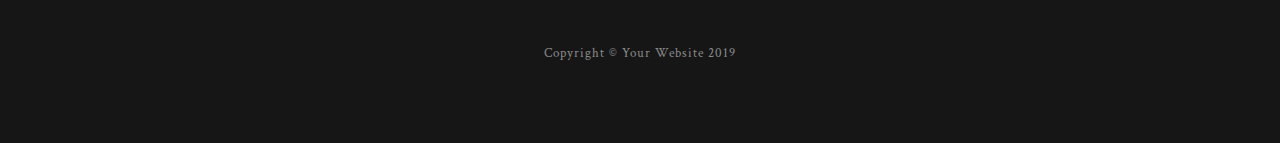
==== commit 18b0280e: "Changes to all pages" ====
--- a/index.html
+++ b/index.html
@@ -83,109 +83,6 @@
     </div>
   </section>
 
-  <!-- Projects Section -->
-  <section id="projects" class="projects-section bg-light">
-    <div class="container">
-
-      <!-- Featured Project Row -->
-      <div class="row align-items-center no-gutters mb-4 mb-lg-5">
-        <div class="col-xl-8 col-lg-7">
-          <img class="img-fluid mb-3 mb-lg-0" src="img/bg-masthead.jpg" alt="">
-        </div>
-        <div class="col-xl-4 col-lg-5">
-          <div class="featured-text text-center text-lg-left">
-            <h4>Shoreline</h4>
-            <p class="text-black-50 mb-0">Grayscale is open source and MIT licensed. This means you can use it for any project - even commercial projects! Download it, customize it, and publish your website!</p>
-          </div>
-        </div>
-      </div>
-
-      <!-- Project One Row -->
-      <div class="row justify-content-center no-gutters mb-5 mb-lg-0">
-        <div class="col-lg-6">
-          <img class="img-fluid" src="img/demo-image-01.jpg" alt="">
-        </div>
-        <div class="col-lg-6">
-          <div class="bg-black text-center h-100 project">
-            <div class="d-flex h-100">
-              <div class="project-text w-100 my-auto text-center text-lg-left">
-                <h4 class="text-white">Misty</h4>
-                <p class="mb-0 text-white-50">An example of where you can put an image of a project, or anything else, along with a description.</p>
-                <hr class="d-none d-lg-block mb-0 ml-0">
-              </div>
-            </div>
-          </div>
-        </div>
-      </div>
-
-      <!-- Project Two Row -->
-      <div class="row justify-content-center no-gutters">
-        <div class="col-lg-6">
-          <img class="img-fluid" src="img/demo-image-02.jpg" alt="">
-        </div>
-        <div class="col-lg-6 order-lg-first">
-          <div class="bg-black text-center h-100 project">
-            <div class="d-flex h-100">
-              <div class="project-text w-100 my-auto text-center text-lg-right">
-                <h4 class="text-white">Mountains</h4>
-                <p class="mb-0 text-white-50">Another example of a project with its respective description. These sections work well responsively as well, try this theme on a small screen!</p>
-                <hr class="d-none d-lg-block mb-0 mr-0">
-              </div>
-            </div>
-          </div>
-        </div>
-      </div>
-
-    </div>
-  </section>
-
-
-  <!-- Contact Section -->
-  <section class="contact-section bg-black">
-    <div class="container">
-
-      <div class="row">
-
-        <div class="col-md-4 mb-3 mb-md-0">
-          <div class="card py-4 h-100">
-            <div class="card-body text-center">
-              <i class="fas fa-envelope text-primary mb-2"></i>
-              <h4 class="text-uppercase m-0">Email</h4>
-              <hr class="my-4">
-              <div class="small text-black-50">
-                <a href="#">anafrabarros@gmail.com</a>
-              </div>
-            </div>
-          </div>
-        </div>
-
-        <div class="col-md-4 mb-3 mb-md-0">
-          <div class="card py-4 h-100">
-            <div class="card-body text-center">
-              <i class="fas fa-mobile-alt text-primary mb-2"></i>
-              <h4 class="text-uppercase m-0">Phone</h4>
-              <hr class="my-4">
-              <div class="small text-black-50">07762455149</div>
-            </div>
-          </div>
-        </div>
-      </div>
-
-      <div class="social d-flex justify-content-center">
-        <a href="#" class="mx-2">
-          <i class="fab fa-twitter"></i>
-        </a>
-        <a href="#" class="mx-2">
-          <i class="fab fa-facebook-f"></i>
-        </a>
-        <a href="#" class="mx-2">
-          <i class="fab fa-github"></i>
-        </a>
-      </div>
-
-    </div>
-  </section>
-
   <!-- Footer -->
   <footer class="bg-black small text-center text-white-50">
     <div class="container">
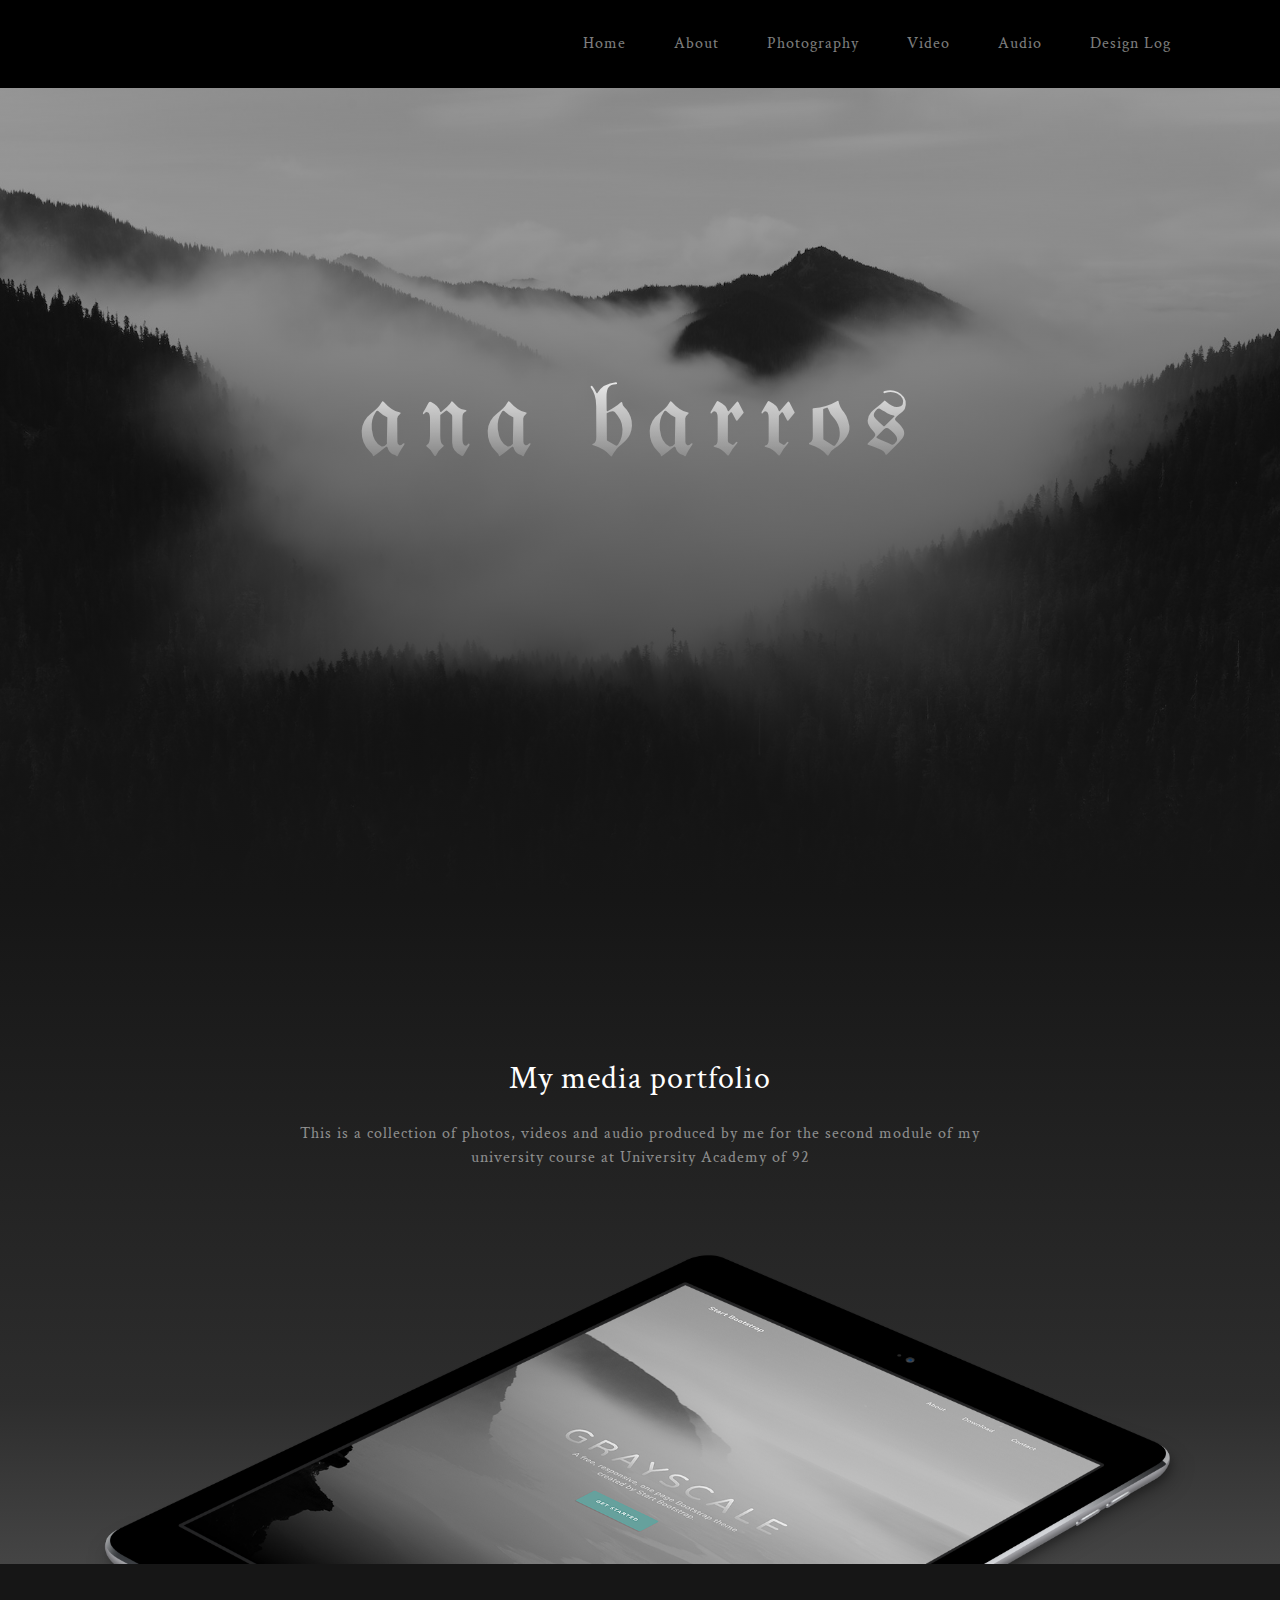
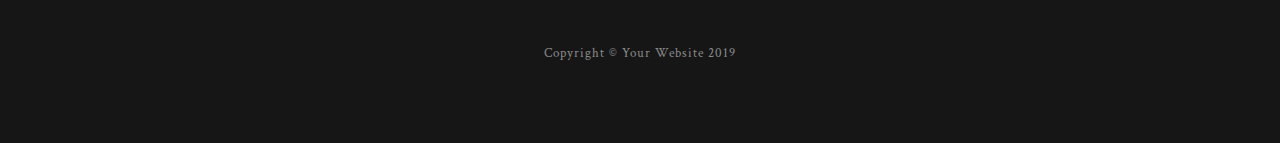
==== commit 05d38dde: "Changes to everything" ====
--- a/index.html
+++ b/index.html
@@ -30,7 +30,7 @@
   <!-- Navigation -->
   <nav class="navbar navbar-expand-lg navbar-light fixed-top" id="mainNav">
     <div class="container">
-      <a class="navbar-brand js-scroll-trigger" href="#page-top">Start Bootstrap</a>
+
       <button class="navbar-toggler navbar-toggler-right" type="button" data-toggle="collapse" data-target="#navbarResponsive" aria-controls="navbarResponsive" aria-expanded="false" aria-label="Toggle navigation">
         Menu
         <i class="fas fa-bars"></i>
@@ -64,7 +64,7 @@
   <header class="masthead">
     <div class="container d-flex h-100 align-items-center">
       <div class="mx-auto text-center">
-        <h1 class="mx-auto my-0 text-uppercase">Ana Barros</h1>
+        <h1 class="mx-auto my-0">ana barros</h1>
         <h2 class="text-white-50 mx-auto mt-2 mb-5" Portfolio. </h2>
       </div>
     </div>
--- a/css/grayscale.css
+++ b/css/grayscale.css
@@ -29,12 +29,12 @@
 #mainNav .navbar-nav .nav-item:hover {
   color: fade(white, 80%);
   outline: none;
-  background-color: transparent;
+  background-color: #000000;
 }
 
 #mainNav .navbar-nav .nav-item:active, #mainNav .navbar-nav .nav-item:focus {
   outline: none;
-  background-color: transparent;
+  background-color: #000000;
 }
 
 @media (min-width: 992px) {
@@ -42,7 +42,7 @@
     padding-top: 0;
     padding-bottom: 0;
     border-bottom: none;
-    background-color: transparent;
+    background-color: #000000;
     transition: background-color 0.3s ease-in-out;
   }
   #mainNav .navbar-brand {
@@ -196,7 +196,7 @@
     padding: 5rem;
   }
   .projects-section .project-text hr {
-    border-color: #64a19d;
+    border-color: #790a0a;
     border-width: .25rem;
     width: 30%;
   }
@@ -239,7 +239,7 @@
 }
 
 .contact-section .card hr {
-  border-color: #64a19d;
+  border-color: #790a0a;
   border-width: 0.25rem;
   width: 3rem;
 }
